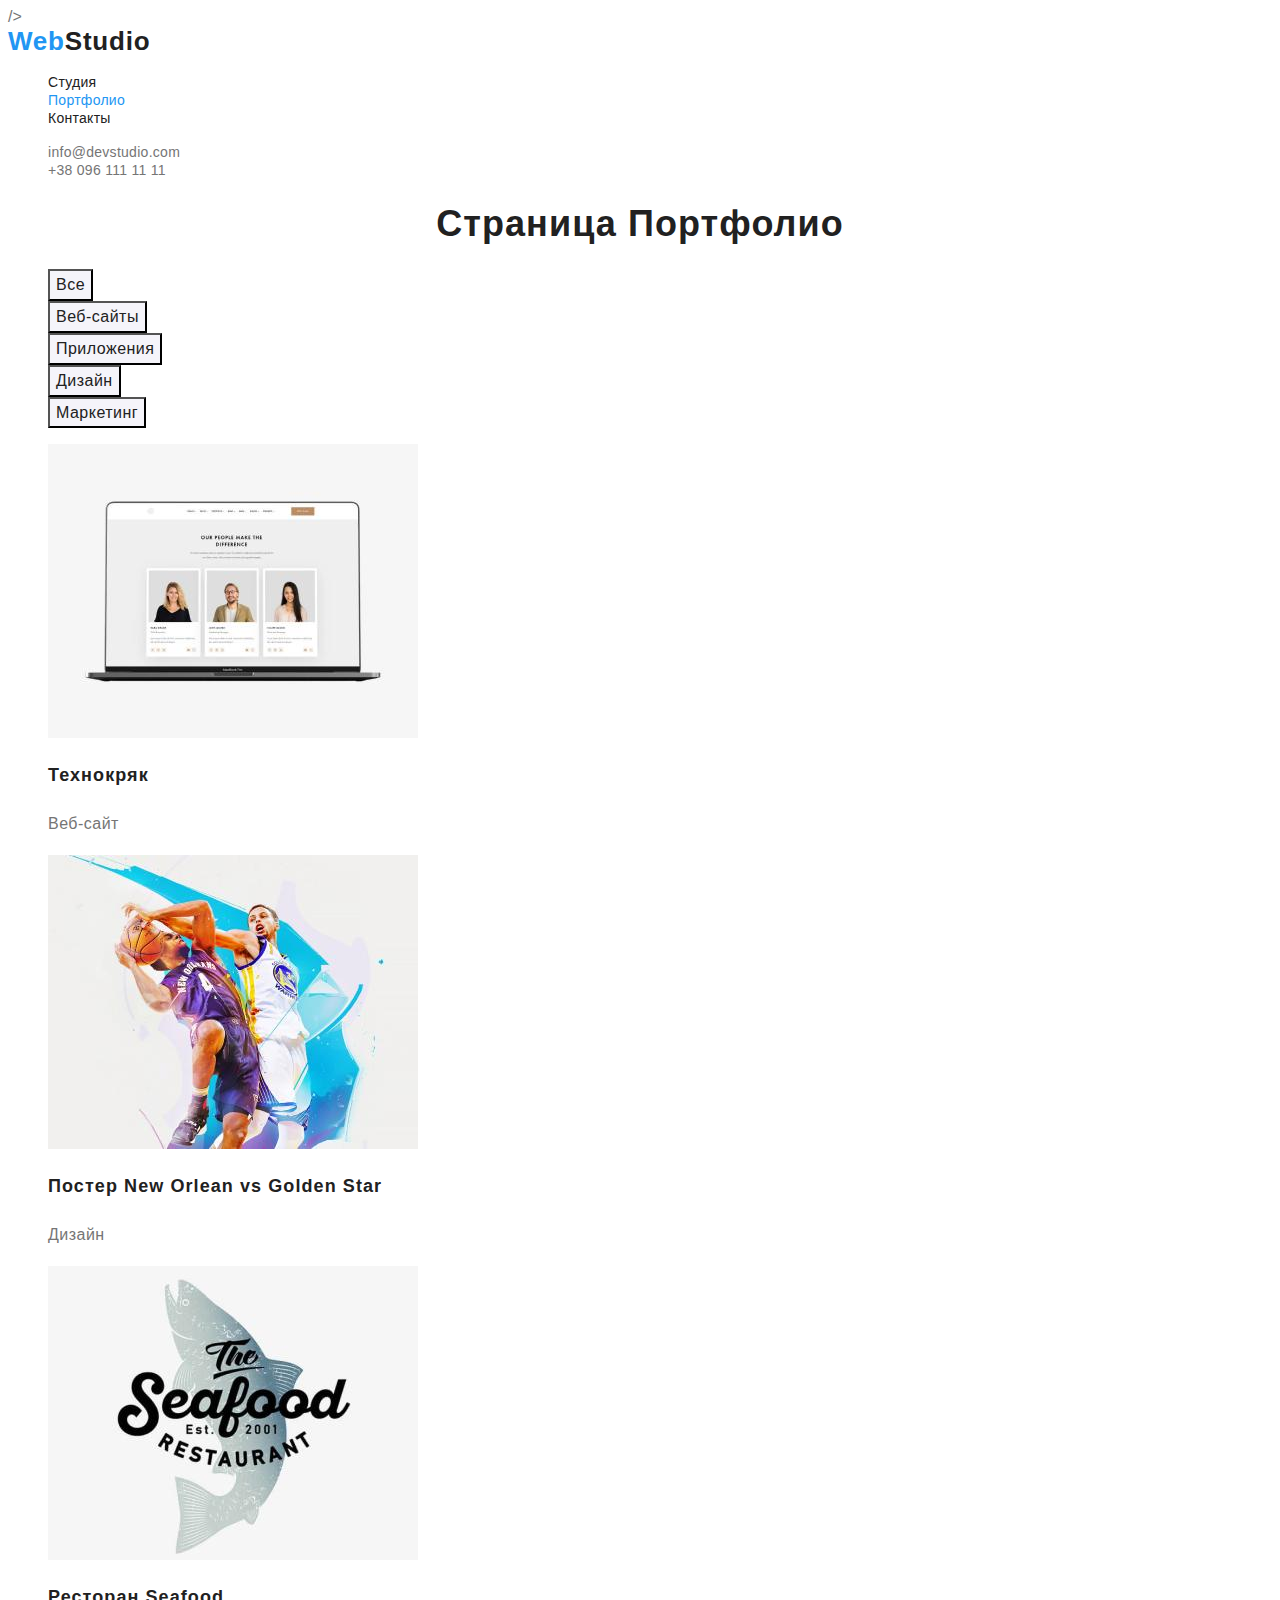
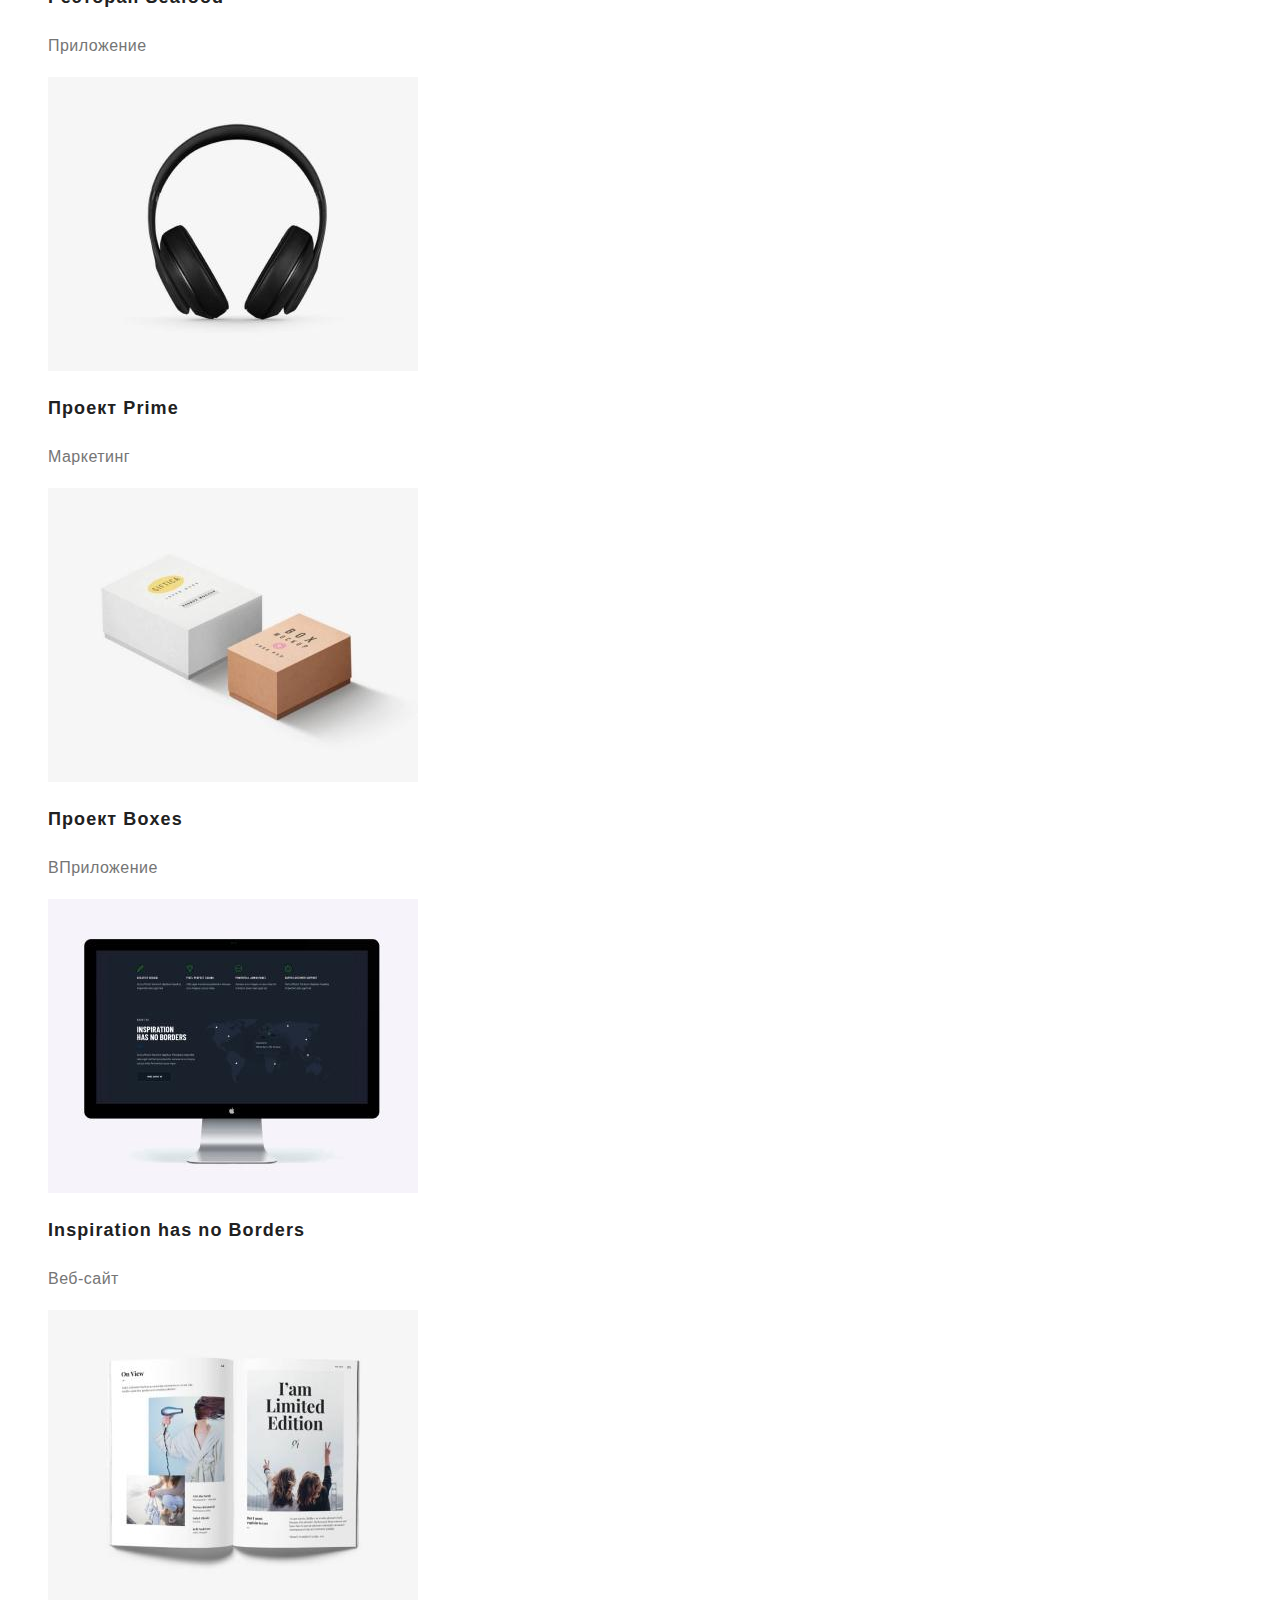
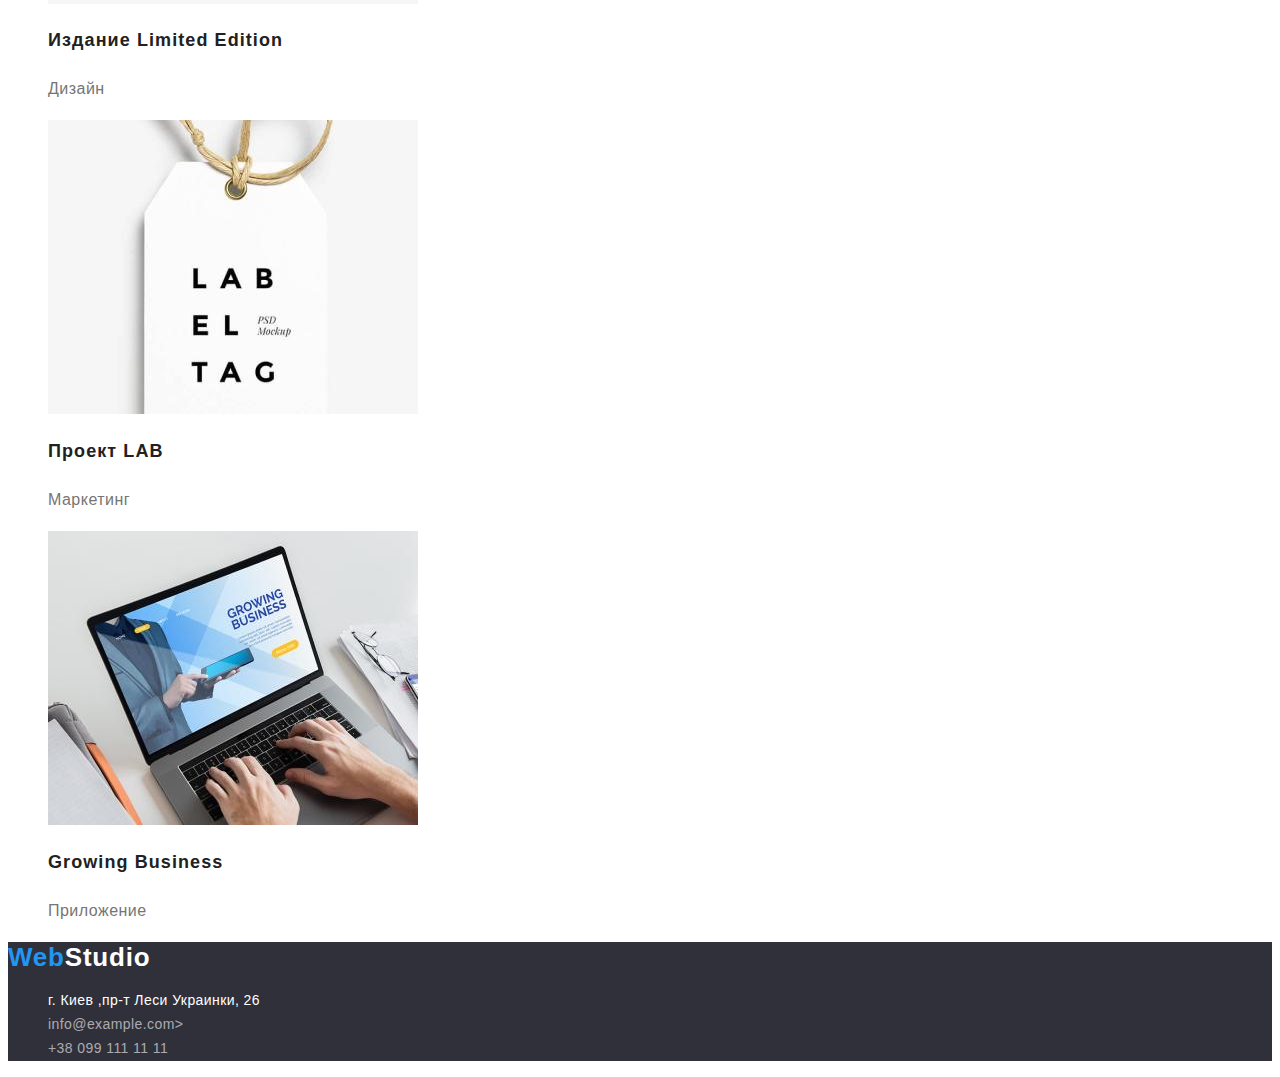
==== portfolio.html @ 4009bc28 "normalize" ====
<!DOCTYPE html>
<html lang="ru">
  <head>
    <meta charset="UTF-8" />
    <meta http-equiv="X-UA-Compatible" content="IE=edge" />
    <meta name="viewport" content="width=device-width, initial-scale=1.0" />
    <title>Document</title>
    <link rel="preconnect" href="https://fonts.googleapis.com" />
    <link rel="preconnect" href="https://fonts.gstatic.com" crossorigin />
    <link
      href="https://fonts.googleapis.com/css2?family=Raleway:wght@700&family=Roboto:wght@400;500;700;900&display=swap"
      rel="stylesheet"
      <link rel="stylesheet" href="https://cdnjs.cloudflare.com/ajax/libs/modern-normalize/1.1.0/modern-normalize.css" integrity="sha512-Y0MM+V6ymRKN2zStTqzQ227DWhhp4Mzdo6gnlRnuaNCbc+YN/ZH0sBCLTM4M0oSy9c9VKiCvd4Jk44aCLrNS5Q==" crossorigin="anonymous" referrerpolicy="no-referrer" />
    />
    <link rel="stylesheet" href="./css/styles.css" />
  </head>
  <body>
    <!--[Хедер]-->
    <header>
      <!--Главная навигация-->
      <nav class="main-nav">
        <a href="./index.html" class="logo"
          >Web<span class="logo-web">Studio</span>
        </a>
        <ul class="list">
          <li><a href="./index.html" class="nav-link">Студия</a></li>
          <li><a href="./portfolio.html" class="nav-link current">Портфолио</a></li>
          <li><a href="" class="nav-link">Контакты</a></li>
        </ul>
      </nav>
      <ul class="contacts list">
        <li>
          <a href="mailto:info@devstudio.com" class="contacts-link"
            >info@devstudio.com</a
          >
        </li>
        <li>
          <a href="tel:+380961111111" class="contacts-link"
            >+38 096 111 11 11</a
          >
        </li>
      </ul>
    </header>
    <!--Основной контент страницы Портфолио-->
    <main>
      <section class="section">
        <h1 class="section-title">Страница Портфолио</h2>
        <ul class="nav-portfolio list">
          <li><button type="button" class="buttons">Все</button></li>
          <li><button type="button" class="buttons">Веб-сайты</button></li>
          <li><button type="button" class="buttons">Приложения</button></li>
          <li><button type="button" class="buttons">Дизайн</button></li>
          <li><button type="button" class="buttons">Маркетинг</button></li>
        </ul>
        <ul class="portfolio list">
          <li>
            <img
              src="./images/img-tehno.jpg"
              alt="Веб-сайт технокряк"
              width="370"
              height="294"
            />
            <h2 class="title">Технокряк</h3>
            <p class="text">Веб-сайт</p>
          </li>
          <li>
            <img
              src="./images/img-poster.jpg"
              alt="Постер баскетбольного матча"
              width="370"
              height="294"
            />
            <h2 class="title">Постер New Orlean vs Golden Star</h3>
            <p class="text">Дизайн</p>
          </li>
          <li>
            <img
              src="./images/img-seafood.jpg"
              alt="Лого ресторана"
              width="370"
              height="294"
            />
            <h2 class="title">Ресторан Seafood</h3>
            <p class="text">Приложение</p>
          </li>
          <li>
            <img
              src="./images/img-prime.jpg"
              alt="Наушники"
              width="370"
              height="294"
            />
            <h2 class="title">Проект Prime</h3>
            <p class="text">Маркетинг</p>
          </li>
          <li>
            <img
              src="./images/img-boxes.jpg"
              alt="Коробки"
              width="370"
              height="294"
            />
            <h2 class="title">Проект Boxes</h3>
            <p class="text">ВПриложение</p>
          </li>
          <li>
            <img
              src="./images/img-inspire.jpg"
              alt="Веб-сайт Inspiration has no Borders"
              width="370"
              height="294"
            />
            <h2 class="title">Inspiration has no Borders</h3>
            <p class="text">Веб-сайт</p>
          </li>
          <li>
            <img
              src="./images/img-limited.jpg"
              alt="Лимитированое издание"
              width="370"
              height="294"
            />
            <h2 class="title">Издание Limited Edition</h3>
            <p class="text">Дизайн</p>
          </li>
          <li>
            <img
              src="./images/img-lab.jpg"
              alt="лого проекта LAB"
              width="370"
              height="294"
            />
            <h2 class="title">Проект LAB</h3>
            <p class="text">Маркетинг</p>
          </li>
          <li>
            <img
              src="./images/img-business.jpg"
              alt="Приложение Growing Business"
              width="370"
              height="294"
            />
            <h2 class="title">Growing Business</h3>
            <p class="text">Приложение</p>
          </li>
        </ul>
      </section>
    </main>
    <!--Футер -->
    <footer class="footer">
      <a href="./index.html" class="logo"
      >Web<span class="logo-web footer">Studio</span>
      </a>
      <address>
        <ul class="contacts list">
          <li>
            <a href="" class="contacts-link">г. Киев ,пр-т Леси Украинки, 26</a>
          </li>
          <li>
            <a href="mailto:info@example.com" class="contacts-link active">
              info@example.com></a
            >
          </li>
          <li>
            <a href="tel:+380991111111" class="contacts-link active"
              >+38 099 111 11 11</a
            >
          </li>
        </ul>
      </address>
    </footer>
  </body>
</html>
---- css/styles.css ----
:root{
    --primary-text-color:#757575;
    --title-text-color:#212121;
    --accent-color:#2196F3;
    --primary-white-color:#FFFFFF;
    --buttons-bgc-color:#F5F4FA;
}
body{
    color: var(--primary-text-color);
    background-color: var(--primary-white-color);
font-family: roboto, sans-serif;
}
.list{list-style: none;}
/* Стили заголовков секции */
.section .section-title{
    color: var(--title-text-color);
    font-family: Roboto, sans-serif;
font-weight: 700;
font-size: 36px;
line-height: 1.16;
text-align: center;
letter-spacing: 0.03em;
}
/* Стиль лого */
.logo{
color:var(--accent-color);
font-family:Raleway, sans-serif;
font-weight: 700;
font-size: 26px;
line-height: 1.19;
letter-spacing: 0.03em;
text-decoration: none;
}
.logo-web{
    color:var(--title-text-color);
}
.logo-web.footer{color: var(--primary-white-color);}
/* Стиль хедер */
.main-nav .nav-link{
    color: var(--title-text-color);
    font-family: Roboto, sans-serif;
    font-weight: 500;
    font-size: 14px;
    line-height: 1.14;
    letter-spacing: 0.02em;
    text-decoration: none;
    }
    .nav-link:hover,
    .nav-link:focus{ color:var(--accent-color);}
    .main-nav .nav-link.current{
        color:var(--accent-color)
    }
    .contacts .contacts-link{
        color: var(--primary-text-color);
        font-family: Roboto, sans-serif;
        font-weight: 500;
        font-size: 14px;
        line-height: 1.14;
        letter-spacing: 0.02em;
        text-decoration: none;
    }
.contacts-link:hover,
.contacts-link:focus{
    color:var(--accent-color)
}
/* Стиль героя */
    .hero-button{
    color: var(--primary-white-color);
    background-color:var(--accent-color);
    font-family: inherit;
font-weight: 700;
font-size: 16px;
line-height: 1.87;
letter-spacing: 0.06em;
cursor: pointer;
}
.hero-button:hover,
.hero-button:focus{
    background-color:var(--primary-white-color);
    color: var(--title-text-color);
}
.hero-title{
    color: var(--title-text-color);
    font-family: Roboto, sans-serif;
font-weight: 900;
font-size: 44px;
line-height: 1.36;
text-align: center;
letter-spacing: 0.06em;
text-transform: uppercase;
}
/* Стиль скуции Особености */
.features .title{
    color:var(--title-text-color);
    font-family: Roboto, sans-serif;
font-weight: 700;
font-size: 14px;
line-height: 1.14;
letter-spacing: 0.03em;
text-transform: uppercase;
}
.features .text{
font-size: 14px;
line-height: 1.71;
letter-spacing: 0.03em;
}
/* Стиль секции Наша команда */
.section .team{background-color: #F5F4FA;;}
.team .title{
    color: var(--title-text-color);
    font-family: Roboto, sans-serif;
font-weight: 500;
font-size: 16px;
line-height: 1.18;
letter-spacing: 0.03em;
}
.team .text{
    font-size: 16px;
    line-height: 1.18;
    letter-spacing: 0.03em;
    
}
/* Стили кнопок портфолио */
.nav-portfolio .buttons{
    color:var(--title-text-color);
    background-color:var(--buttons-bgc-color);
    font-family: inherit;
font-weight: 500;
font-size: 16px;
line-height: 1.62;
letter-spacing: 0.03em;
cursor: pointer;
}
.nav-portfolio .buttons:hover,
.nav-portfolio .buttons:focus{
    color:var(--primary-white-color);
    background-color:var(--accent-color);}
/* Стили Портфолио */
.portfolio .title{
    color: var(--title-text-color);
font-family: Roboto, sans-serif;
font-weight: 700;
font-size: 18px;
line-height: 2;
letter-spacing: 0.06em;
}
.portfolio .text{
    font-size: 16px;
    line-height: 1.87;
    letter-spacing: 0.03em;
}

.footer{background-color: #2F303A;}
.footer .contacts-link{color: var(--primary-white-color);
    font-family: Roboto, sans-serif;
    font-weight: 400;
    font-style: normal;
    font-size: 14px;
    line-height: 1.71;
    letter-spacing: 0.03em;}
    .contacts-link.active{color:rgba(255, 255, 255, 0.6);
    }
    
    .footer .contacts-link:hover,
    .footer .contacts-link:focus{color:var(--accent-color);
    }
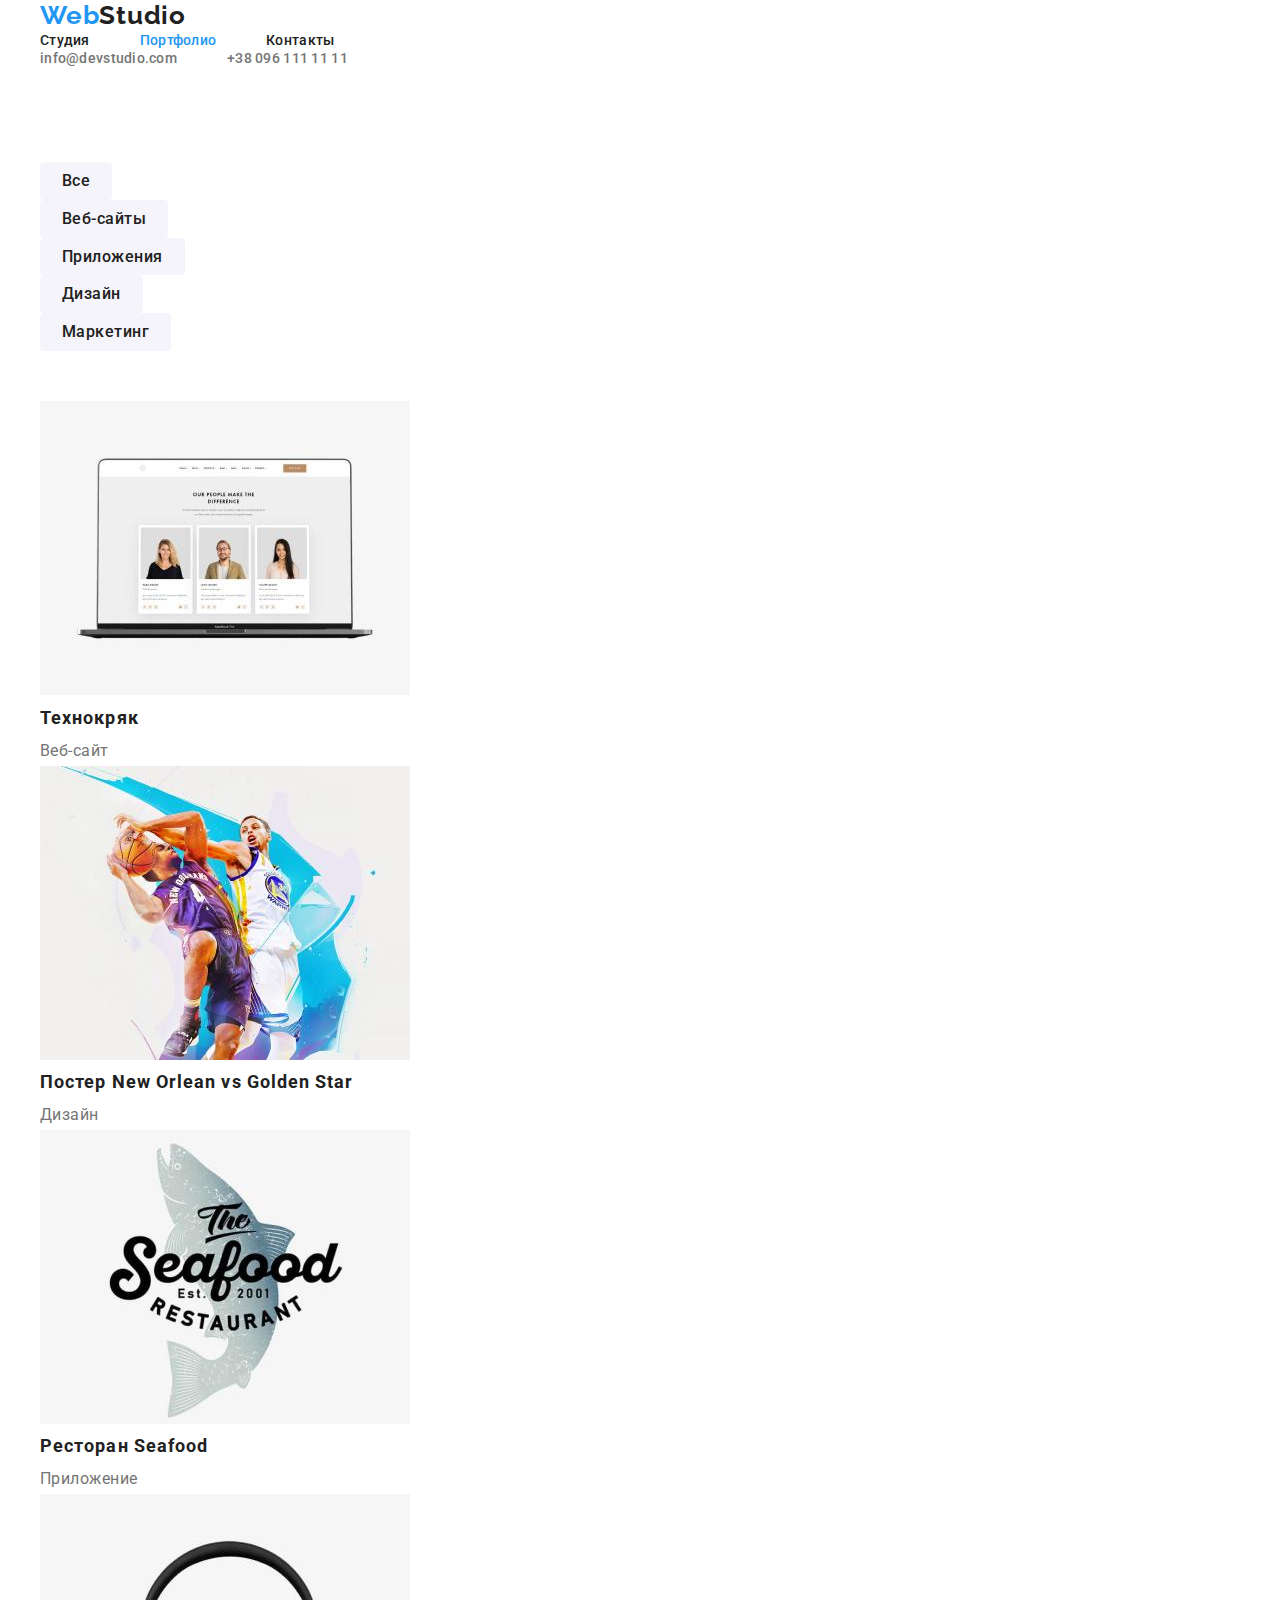
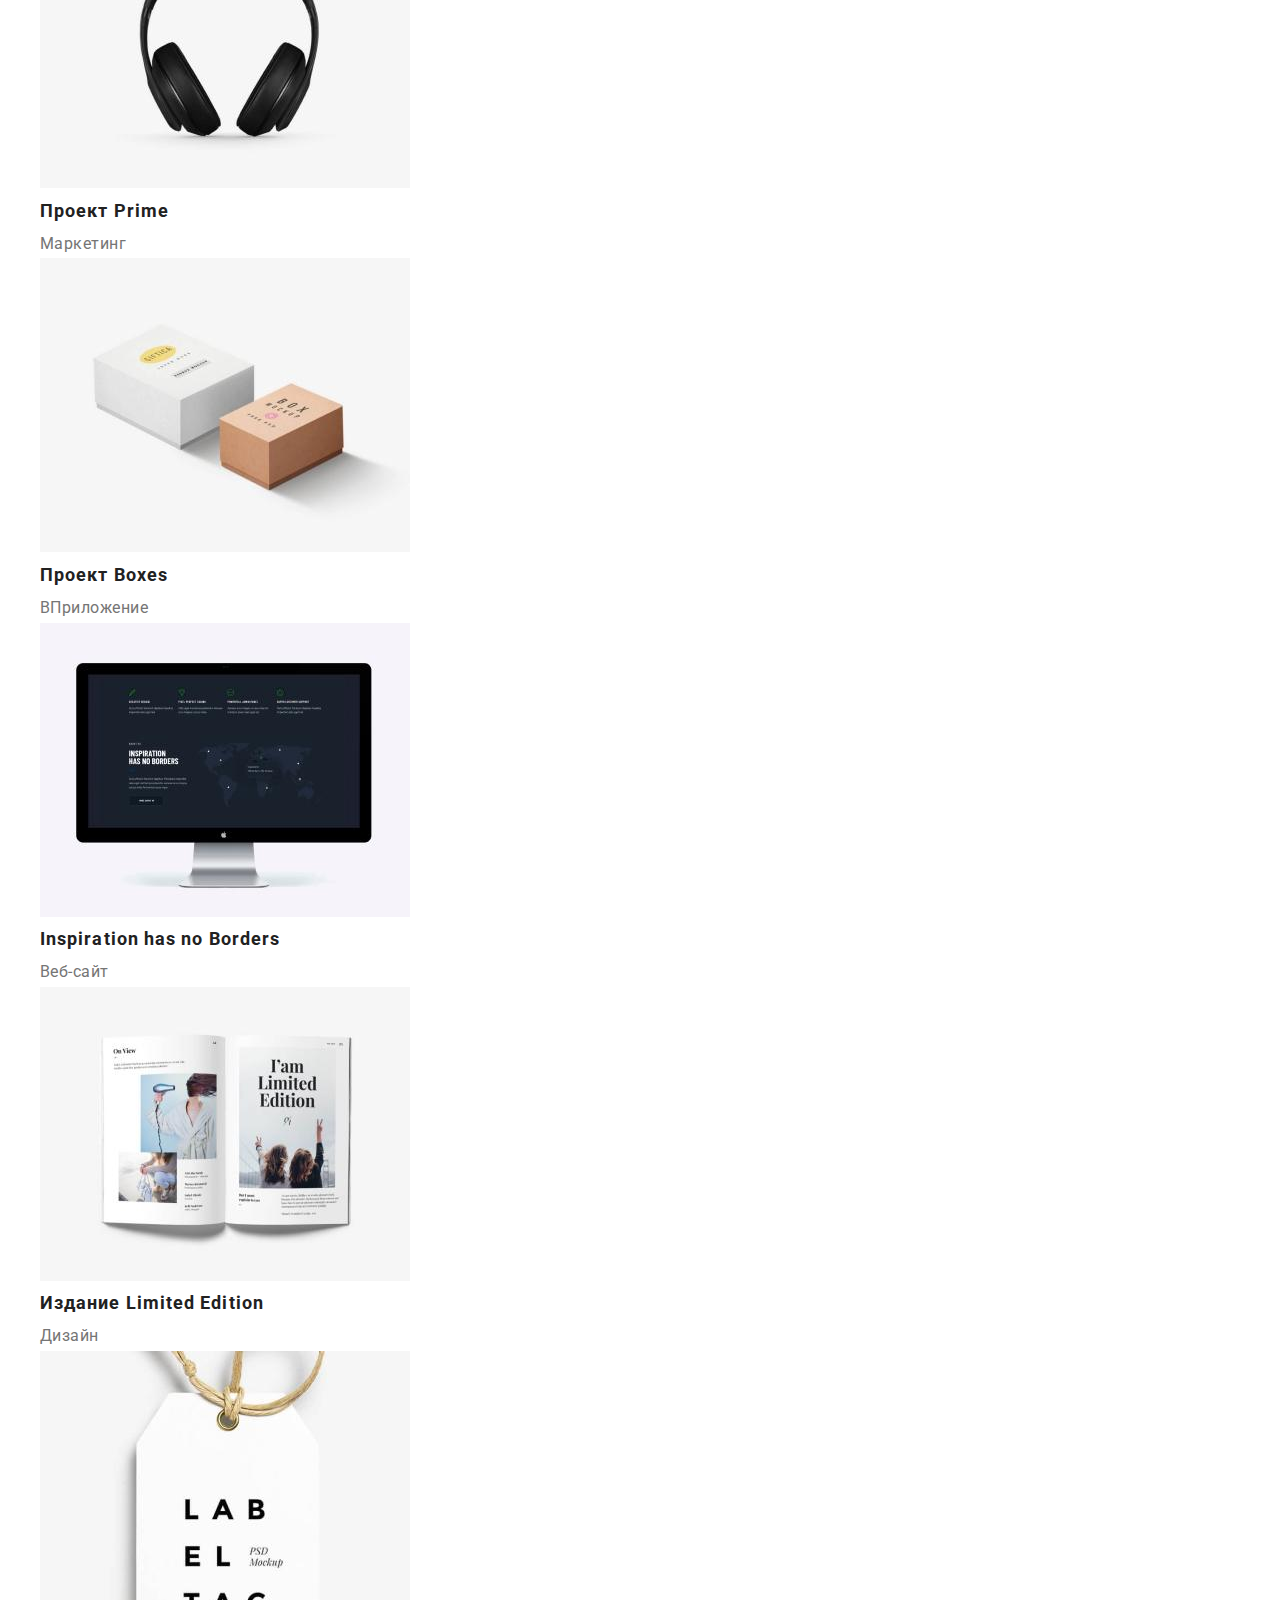
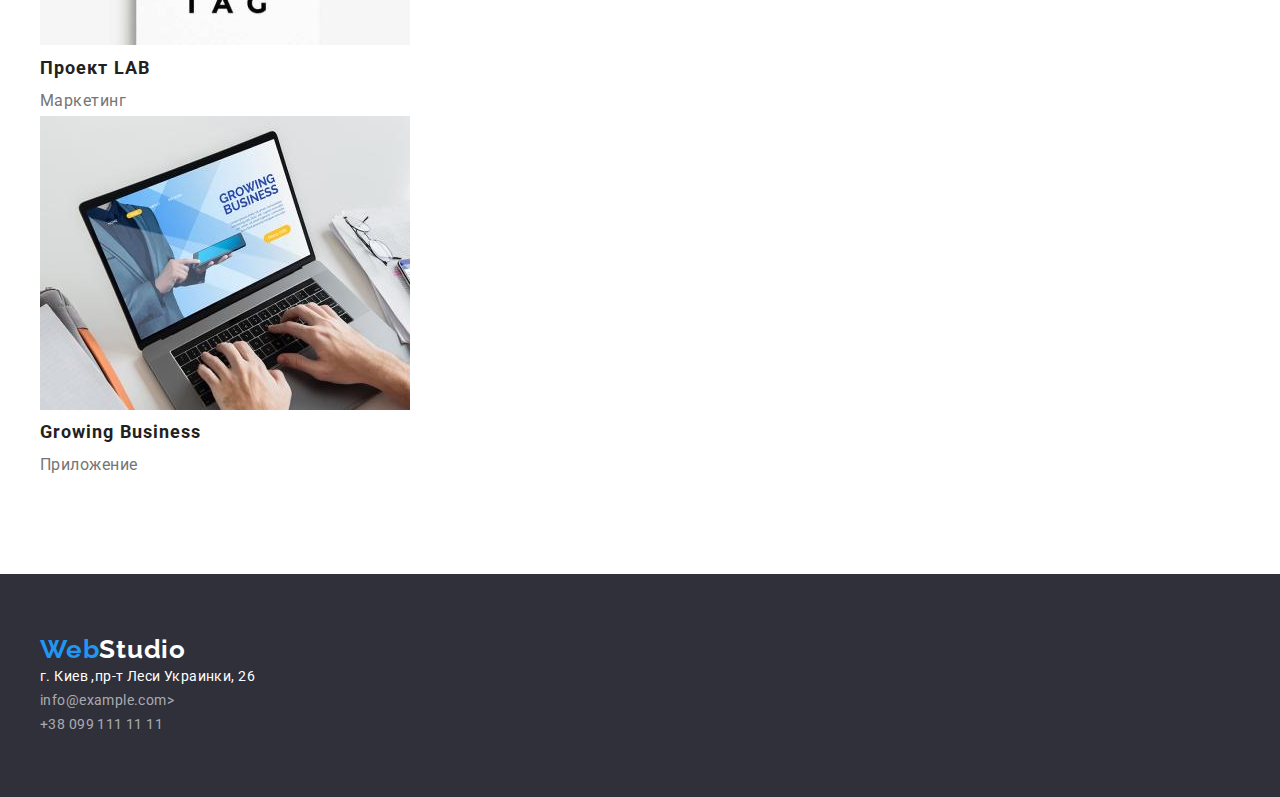
==== commit 3b61e278: "флекс" ====
--- a/portfolio.html
+++ b/portfolio.html
@@ -10,41 +10,44 @@
     <link
       href="https://fonts.googleapis.com/css2?family=Raleway:wght@700&family=Roboto:wght@400;500;700;900&display=swap"
       rel="stylesheet"
-      <link rel="stylesheet" href="https://cdnjs.cloudflare.com/ajax/libs/modern-normalize/1.1.0/modern-normalize.css" integrity="sha512-Y0MM+V6ymRKN2zStTqzQ227DWhhp4Mzdo6gnlRnuaNCbc+YN/ZH0sBCLTM4M0oSy9c9VKiCvd4Jk44aCLrNS5Q==" crossorigin="anonymous" referrerpolicy="no-referrer" />
     />
+    <link rel="stylesheet" href="https://cdnjs.cloudflare.com/ajax/libs/modern-normalize/1.1.0/modern-normalize.css" integrity="sha512-Y0MM+V6ymRKN2zStTqzQ227DWhhp4Mzdo6gnlRnuaNCbc+YN/ZH0sBCLTM4M0oSy9c9VKiCvd4Jk44aCLrNS5Q==" crossorigin="anonymous" referrerpolicy="no-referrer" />
     <link rel="stylesheet" href="./css/styles.css" />
   </head>
   <body>
     <!--[Хедер]-->
     <header>
+      <div class="container">
       <!--Главная навигация-->
       <nav class="main-nav">
         <a href="./index.html" class="logo"
           >Web<span class="logo-web">Studio</span>
         </a>
-        <ul class="list">
-          <li><a href="./index.html" class="nav-link">Студия</a></li>
-          <li><a href="./portfolio.html" class="nav-link current">Портфолио</a></li>
-          <li><a href="" class="nav-link">Контакты</a></li>
+        <ul class=" nav-list list">
+          <li class="item"><a href="./index.html" class="nav-link ">Студия</a></li>
+          <li class="item"><a href="./portfolio.html" class="nav-link current">Портфолио</a></li>
+          <li class="item"><a href="" class="nav-link">Контакты</a></li>
         </ul>
       </nav>
-      <ul class="contacts list">
-        <li>
+      <ul class="contacts heder list">
+        <li class="item">
           <a href="mailto:info@devstudio.com" class="contacts-link"
             >info@devstudio.com</a
           >
         </li>
-        <li>
+        <li class="item">
           <a href="tel:+380961111111" class="contacts-link"
             >+38 096 111 11 11</a
           >
         </li>
       </ul>
+    </div>
     </header>
     <!--Основной контент страницы Портфолио-->
     <main>
-      <section class="section">
-        <h1 class="section-title">Страница Портфолио</h2>
+      <section class="section portfolio">
+        <div class="container">
+        <h1 class="section-title visually-hidden">Страница Портфолио</h2>
         <ul class="nav-portfolio list">
           <li><button type="button" class="buttons">Все</button></li>
           <li><button type="button" class="buttons">Веб-сайты</button></li>
@@ -144,10 +147,12 @@
             <p class="text">Приложение</p>
           </li>
         </ul>
+      </div>
       </section>
     </main>
     <!--Футер -->
     <footer class="footer">
+      <div class="container">
       <a href="./index.html" class="logo"
       >Web<span class="logo-web footer">Studio</span>
       </a>
@@ -168,6 +173,7 @@
           </li>
         </ul>
       </address>
+      </div>
     </footer>
   </body>
 </html>
--- a/css/styles.css
+++ b/css/styles.css
@@ -1,166 +1,258 @@
-:root{
-    --primary-text-color:#757575;
-    --title-text-color:#212121;
-    --accent-color:#2196F3;
-    --primary-white-color:#FFFFFF;
-    --buttons-bgc-color:#F5F4FA;
-}
-body{
-    color: var(--primary-text-color);
-    background-color: var(--primary-white-color);
-font-family: roboto, sans-serif;
-}
-.list{list-style: none;}
+:root {
+  --primary-text-color: #757575;
+  --title-text-color: #212121;
+  --accent-color: #2196f3;
+  --primary-white-color: #ffffff;
+  --buttons-bgc-color: #f5f4fa;
+}
+body {
+  color: var(--primary-text-color);
+  background-color: var(--primary-white-color);
+  font-family: roboto, sans-serif;
+}
+p,
+h1,
+h2,
+h3,
+h4,
+h5,
+h6 {
+  margin: 0;
+  padding: 0;
+}
+ul {
+  margin: 0;
+  padding: 0;
+}
+.container {
+  width: 1230px;
+  /* border: solid violet; */
+  padding-left: 15px;
+  padding-right: 15px;
+  margin-left: auto;
+  margin-right: auto;
+}
+.visually-hidden {
+  position: absolute;
+  width: 1px;
+  height: 1px;
+  margin: -1px;
+  border: 0;
+  padding: 0;
+
+  white-space: nowrap;
+  clip-path: inset(100%);
+  clip: rect(0 0 0 0);
+  overflow: hidden;
+}
+.list {
+  list-style: none;
+}
 /* Стили заголовков секции */
-.section .section-title{
-    color: var(--title-text-color);
-    font-family: Roboto, sans-serif;
-font-weight: 700;
-font-size: 36px;
-line-height: 1.16;
-text-align: center;
-letter-spacing: 0.03em;
+.section .section-title {
+  color: var(--title-text-color);
+  font-family: Roboto, sans-serif;
+  font-weight: 700;
+  font-size: 36px;
+  line-height: 1.16;
+  text-align: center;
+  letter-spacing: 0.03em;
+  padding-bottom: 50px;
 }
 /* Стиль лого */
-.logo{
-color:var(--accent-color);
-font-family:Raleway, sans-serif;
-font-weight: 700;
-font-size: 26px;
-line-height: 1.19;
-letter-spacing: 0.03em;
-text-decoration: none;
-}
-.logo-web{
-    color:var(--title-text-color);
-}
-.logo-web.footer{color: var(--primary-white-color);}
+.logo {
+  color: var(--accent-color);
+  font-family: Raleway, sans-serif;
+  font-weight: 700;
+  font-size: 26px;
+  line-height: 1.19;
+  letter-spacing: 0.03em;
+  text-decoration: none;
+}
+.logo-web {
+  color: var(--title-text-color);
+}
+.logo-web.footer {
+  color: var(--primary-white-color);
+}
+.section {
+  padding-bottom: 94px;
+}
 /* Стиль хедер */
-.main-nav .nav-link{
-    color: var(--title-text-color);
-    font-family: Roboto, sans-serif;
-    font-weight: 500;
-    font-size: 14px;
-    line-height: 1.14;
-    letter-spacing: 0.02em;
-    text-decoration: none;
-    }
-    .nav-link:hover,
-    .nav-link:focus{ color:var(--accent-color);}
-    .main-nav .nav-link.current{
-        color:var(--accent-color)
-    }
-    .contacts .contacts-link{
-        color: var(--primary-text-color);
-        font-family: Roboto, sans-serif;
-        font-weight: 500;
-        font-size: 14px;
-        line-height: 1.14;
-        letter-spacing: 0.02em;
-        text-decoration: none;
-    }
+.main-nav .nav-link {
+  color: var(--title-text-color);
+  font-family: Roboto, sans-serif;
+  font-weight: 500;
+  font-size: 14px;
+  line-height: 1.14;
+  letter-spacing: 0.02em;
+  text-decoration: none;
+}
+.container-header{display: flex;}
+.nav-list {
+  display: flex;
+}
+.nav-list .item:not(:last-child) {
+  margin-right: 50px;
+}
+.nav-link:hover,
+.nav-link:focus {
+  color: var(--accent-color);
+}
+.main-nav .nav-link.current {
+  color: var(--accent-color);
+}
+.contacts.heder {
+  display: flex;
+}
+.contacts .item:not(:last-child) {
+  margin-right: 50px;
+}
+.contacts .contacts-link {
+  color: var(--primary-text-color);
+  font-family: Roboto, sans-serif;
+  font-weight: 500;
+  font-size: 14px;
+  line-height: 1.14;
+  letter-spacing: 0.02em;
+  text-decoration: none;
+}
 .contacts-link:hover,
-.contacts-link:focus{
-    color:var(--accent-color)
+.contacts-link:focus {
+  color: var(--accent-color);
 }
 /* Стиль героя */
-    .hero-button{
-    color: var(--primary-white-color);
-    background-color:var(--accent-color);
-    font-family: inherit;
-font-weight: 700;
-font-size: 16px;
-line-height: 1.87;
-letter-spacing: 0.06em;
-cursor: pointer;
+.section .hero {
+  padding-top: 200;
+  padding-bottom: 200;
+}
+.hero-button {
+  color: var(--primary-white-color);
+  background-color: var(--accent-color);
+  font-family: inherit;
+  font-weight: 700;
+  font-size: 16px;
+  line-height: 1.87;
+  letter-spacing: 0.06em;
+  cursor: pointer;
+  border: 1px;
+  border-radius: 4px;
+  padding: 10px 32px;
 }
 .hero-button:hover,
-.hero-button:focus{
-    background-color:var(--primary-white-color);
-    color: var(--title-text-color);
-}
-.hero-title{
-    color: var(--title-text-color);
-    font-family: Roboto, sans-serif;
-font-weight: 900;
-font-size: 44px;
-line-height: 1.36;
-text-align: center;
-letter-spacing: 0.06em;
-text-transform: uppercase;
+.hero-button:focus {
+  background-color: var(--primary-white-color);
+  color: var(--title-text-color);
+}
+.hero-title {
+  color: var(--title-text-color);
+  font-family: Roboto, sans-serif;
+  font-weight: 900;
+  font-size: 44px;
+  line-height: 1.36;
+  text-align: center;
+  letter-spacing: 0.06em;
+  text-transform: uppercase;
+  margin-bottom: 30px;
 }
 /* Стиль скуции Особености */
-.features .title{
-    color:var(--title-text-color);
-    font-family: Roboto, sans-serif;
-font-weight: 700;
-font-size: 14px;
-line-height: 1.14;
-letter-spacing: 0.03em;
-text-transform: uppercase;
-}
-.features .text{
-font-size: 14px;
-line-height: 1.71;
-letter-spacing: 0.03em;
+
+.features .title {
+  color: var(--title-text-color);
+  font-family: Roboto, sans-serif;
+  font-weight: 700;
+  font-size: 14px;
+  line-height: 1.14;
+  letter-spacing: 0.03em;
+  text-transform: uppercase;
+  padding-bottom: 10px;
+}
+.features .text {
+  font-size: 14px;
+  line-height: 1.71;
+  letter-spacing: 0.03em;
 }
 /* Стиль секции Наша команда */
-.section .team{background-color: #F5F4FA;;}
-.team .title{
-    color: var(--title-text-color);
-    font-family: Roboto, sans-serif;
-font-weight: 500;
-font-size: 16px;
-line-height: 1.18;
-letter-spacing: 0.03em;
-}
-.team .text{
-    font-size: 16px;
-    line-height: 1.18;
-    letter-spacing: 0.03em;
-    
+.section.team {
+  background-color: #f5f4fa;
+}
+.team .team-img {
+  margin-bottom: 30px;
+}
+.team .title {
+  color: var(--title-text-color);
+  font-family: Roboto, sans-serif;
+  font-weight: 500;
+  font-size: 16px;
+  line-height: 1.18;
+  letter-spacing: 0.03em;
+  margin-bottom: 10px;
+}
+.team .text {
+  font-size: 16px;
+  line-height: 1.18;
+  letter-spacing: 0.03em;
 }
 /* Стили кнопок портфолио */
-.nav-portfolio .buttons{
-    color:var(--title-text-color);
-    background-color:var(--buttons-bgc-color);
-    font-family: inherit;
-font-weight: 500;
-font-size: 16px;
-line-height: 1.62;
-letter-spacing: 0.03em;
-cursor: pointer;
+.nav-portfolio .buttons {
+  color: var(--title-text-color);
+  background-color: var(--buttons-bgc-color);
+  font-family: inherit;
+  font-weight: 500;
+  font-size: 16px;
+  line-height: 1.62;
+  letter-spacing: 0.03em;
+  cursor: pointer;
+  border: 1px;
+  border-radius: 4px;
+  padding: 6px 22px;
+}
+.nav-portfolio {
+  margin-bottom: 50px;
 }
 .nav-portfolio .buttons:hover,
-.nav-portfolio .buttons:focus{
-    color:var(--primary-white-color);
-    background-color:var(--accent-color);}
+.nav-portfolio .buttons:focus {
+  color: var(--primary-white-color);
+  background-color: var(--accent-color);
+}
 /* Стили Портфолио */
-.portfolio .title{
-    color: var(--title-text-color);
-font-family: Roboto, sans-serif;
-font-weight: 700;
-font-size: 18px;
-line-height: 2;
-letter-spacing: 0.06em;
-}
-.portfolio .text{
-    font-size: 16px;
-    line-height: 1.87;
-    letter-spacing: 0.03em;
-}
-
-.footer{background-color: #2F303A;}
-.footer .contacts-link{color: var(--primary-white-color);
-    font-family: Roboto, sans-serif;
-    font-weight: 400;
-    font-style: normal;
-    font-size: 14px;
-    line-height: 1.71;
-    letter-spacing: 0.03em;}
-    .contacts-link.active{color:rgba(255, 255, 255, 0.6);
-    }
-    
-    .footer .contacts-link:hover,
-    .footer .contacts-link:focus{color:var(--accent-color);
-    }
+.portfolio .title {
+  color: var(--title-text-color);
+  font-family: Roboto, sans-serif;
+  font-weight: 700;
+  font-size: 18px;
+  line-height: 2;
+  letter-spacing: 0.06em;
+}
+.portfolio .text {
+  font-size: 16px;
+  line-height: 1.87;
+  letter-spacing: 0.03em;
+}
+
+.section.portfolio {
+  padding-top: 94px;
+}
+
+.footer {
+  background-color: #2f303a;
+  padding-bottom: 60px;
+  padding-top: 60px;
+}
+.footer .contacts-link {
+  color: var(--primary-white-color);
+  font-family: Roboto, sans-serif;
+  font-weight: 400;
+  font-style: normal;
+  font-size: 14px;
+  line-height: 1.71;
+  letter-spacing: 0.03em;
+}
+.contacts-link.active {
+  color: rgba(255, 255, 255, 0.6);
+}
+
+.footer .contacts-link:hover,
+.footer .contacts-link:focus {
+  color: var(--accent-color);
+}
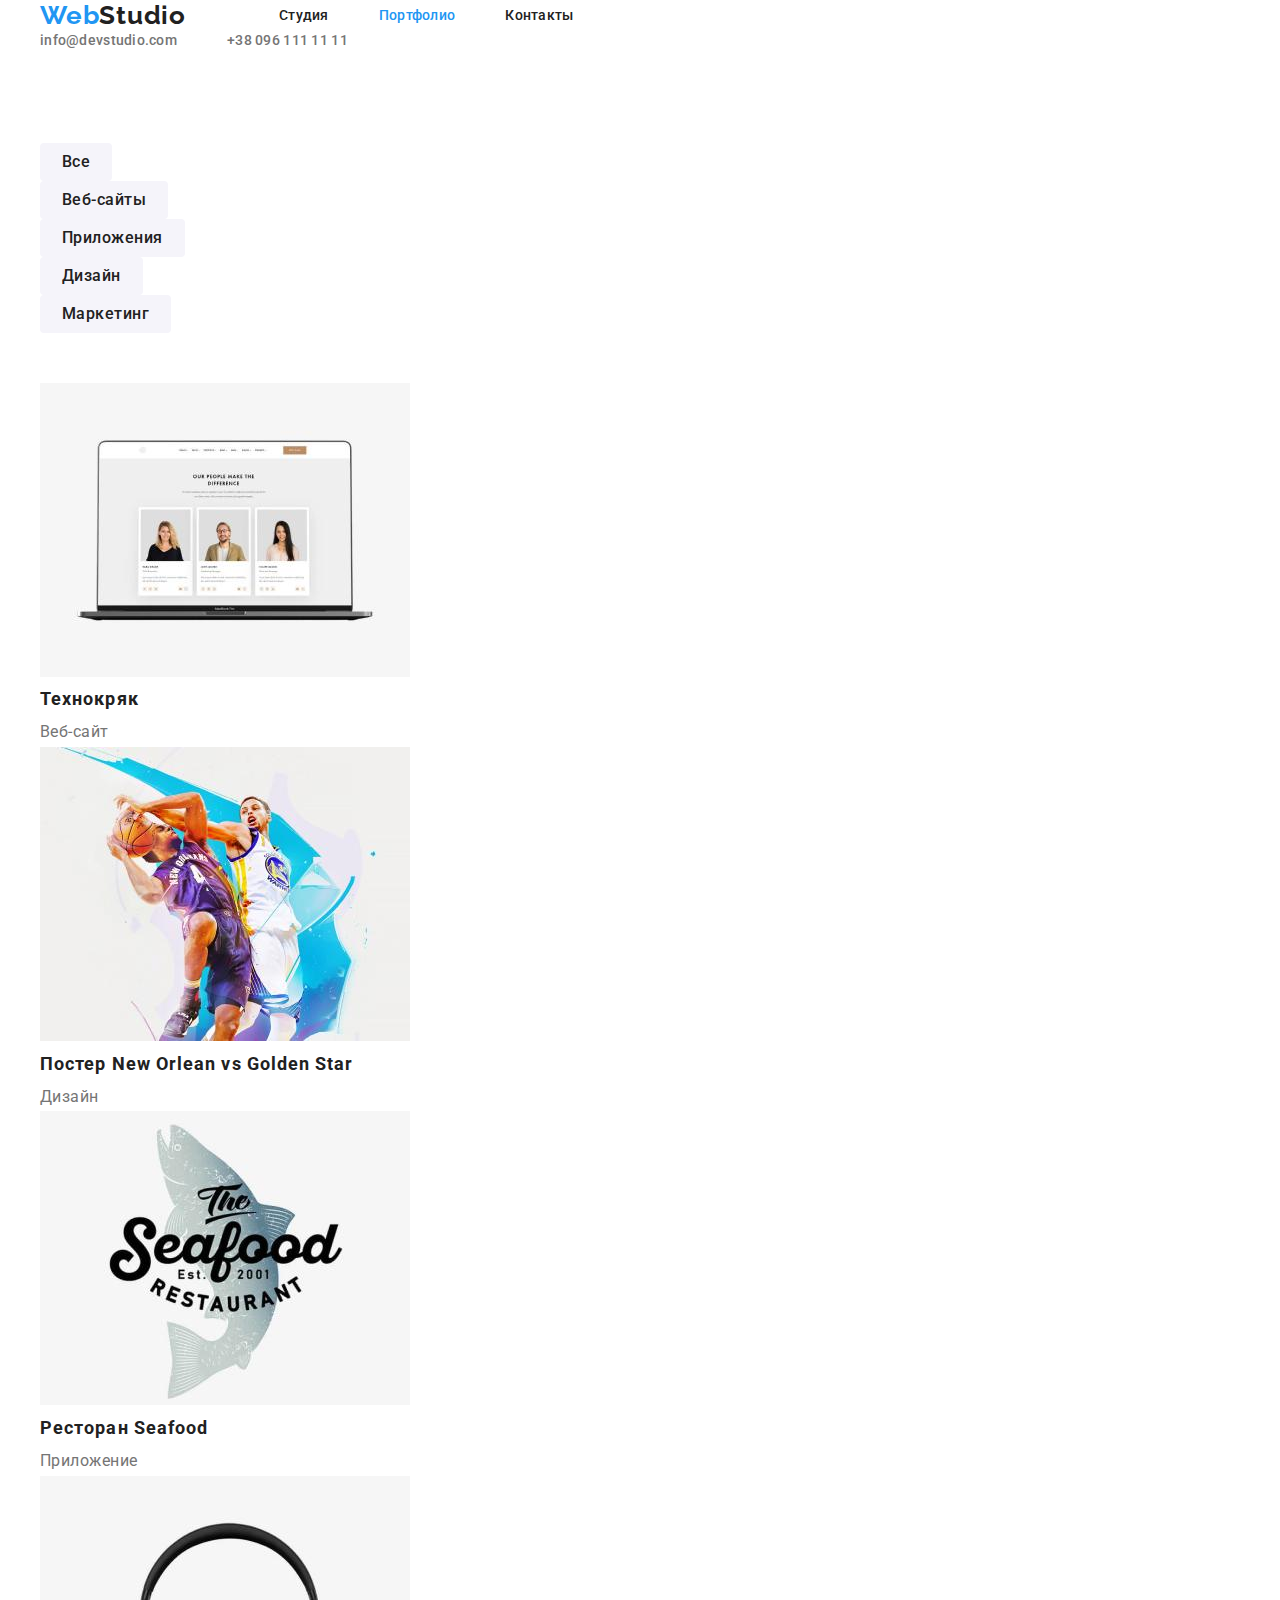
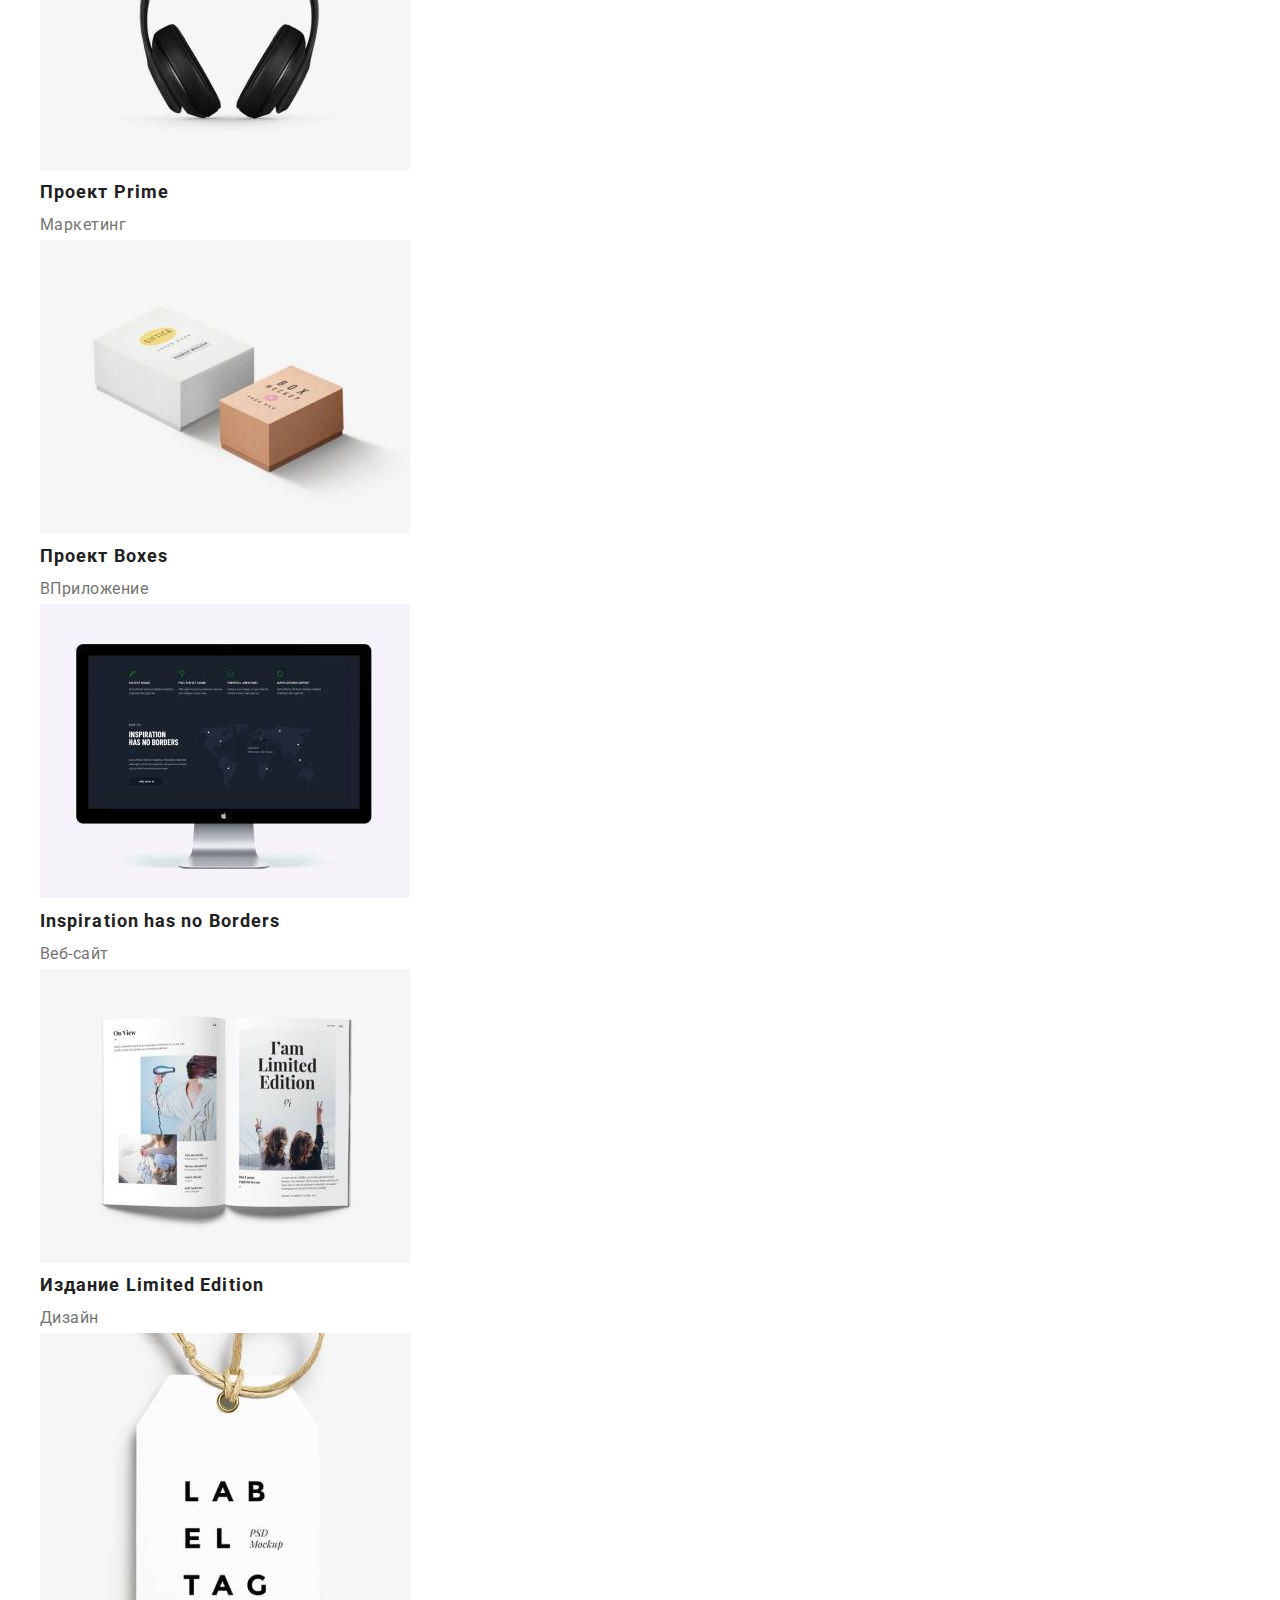
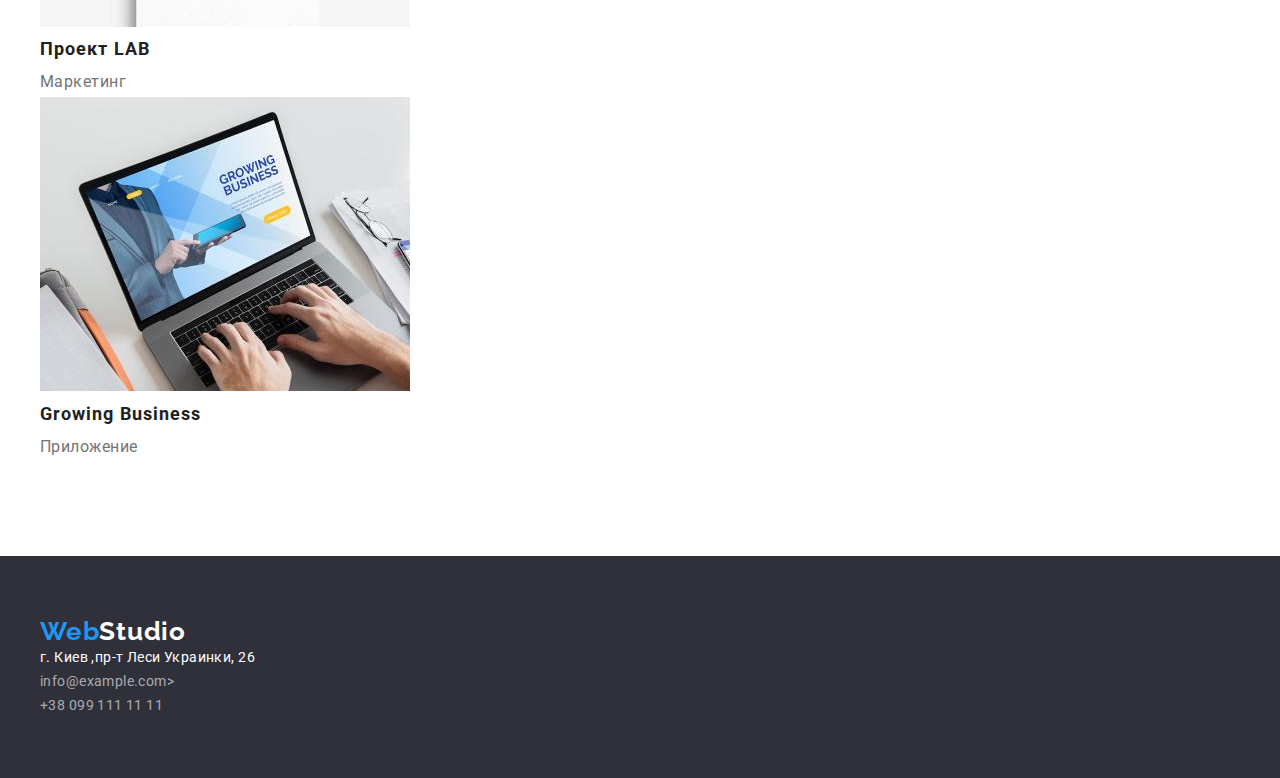
==== commit 8557abc5: "heder" ====
--- a/portfolio.html
+++ b/portfolio.html
@@ -4,7 +4,7 @@
     <meta charset="UTF-8" />
     <meta http-equiv="X-UA-Compatible" content="IE=edge" />
     <meta name="viewport" content="width=device-width, initial-scale=1.0" />
-    <title>Document</title>
+    <title>WebStudio</title>
     <link rel="preconnect" href="https://fonts.googleapis.com" />
     <link rel="preconnect" href="https://fonts.gstatic.com" crossorigin />
     <link
--- a/css/styles.css
+++ b/css/styles.css
@@ -88,13 +88,25 @@
   letter-spacing: 0.02em;
   text-decoration: none;
 }
-.container-header{display: flex;}
+.main-nav {
+  display: flex;
+  align-items: center;
+}
+.container-header {
+  display: flex;
+}
 .nav-list {
   display: flex;
 }
 .nav-list .item:not(:last-child) {
   margin-right: 50px;
 }
+.nav-list .item:first-child {
+  margin-left: 93px;
+}
+.nav-list .item:last-child {
+  margin-right: 331px;
+}
 .nav-link:hover,
 .nav-link:focus {
   color: var(--accent-color);
@@ -104,6 +116,7 @@
 }
 .contacts.heder {
   display: flex;
+  align-items: center;
 }
 .contacts .item:not(:last-child) {
   margin-right: 50px;
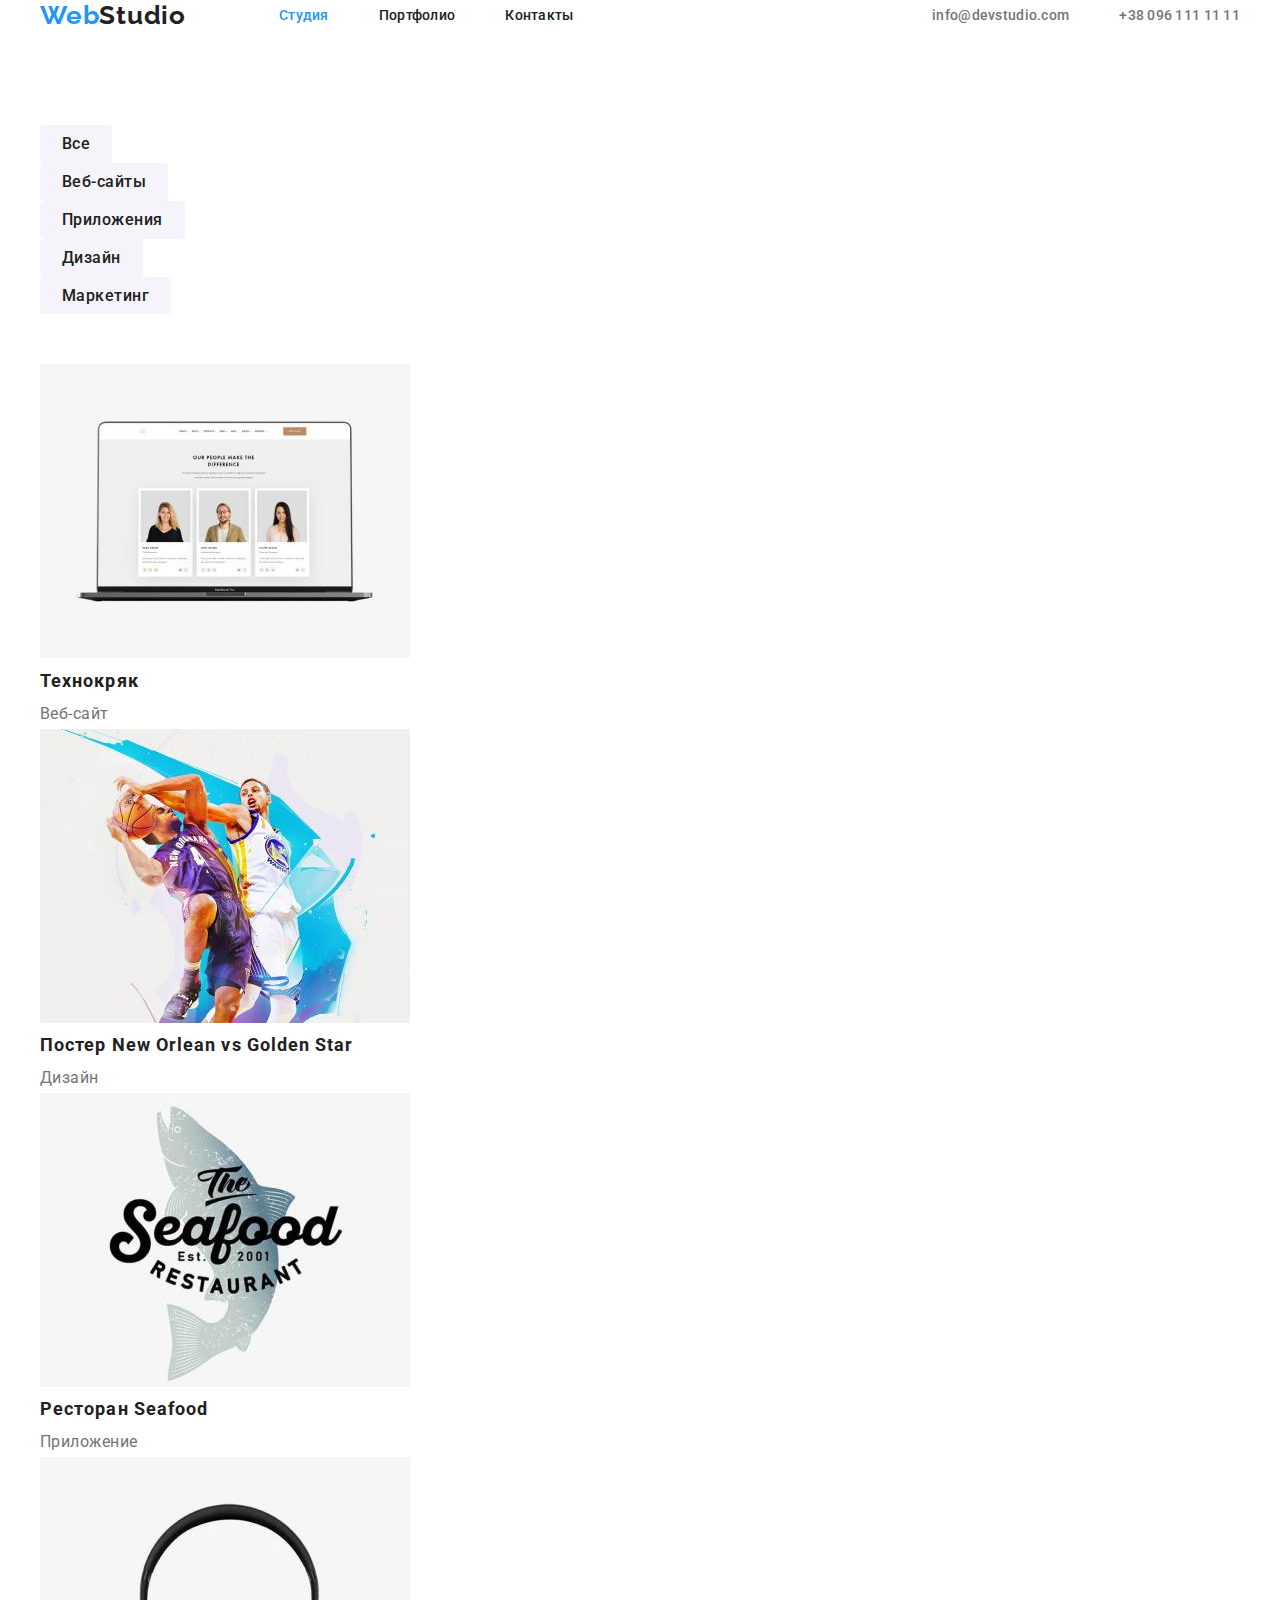
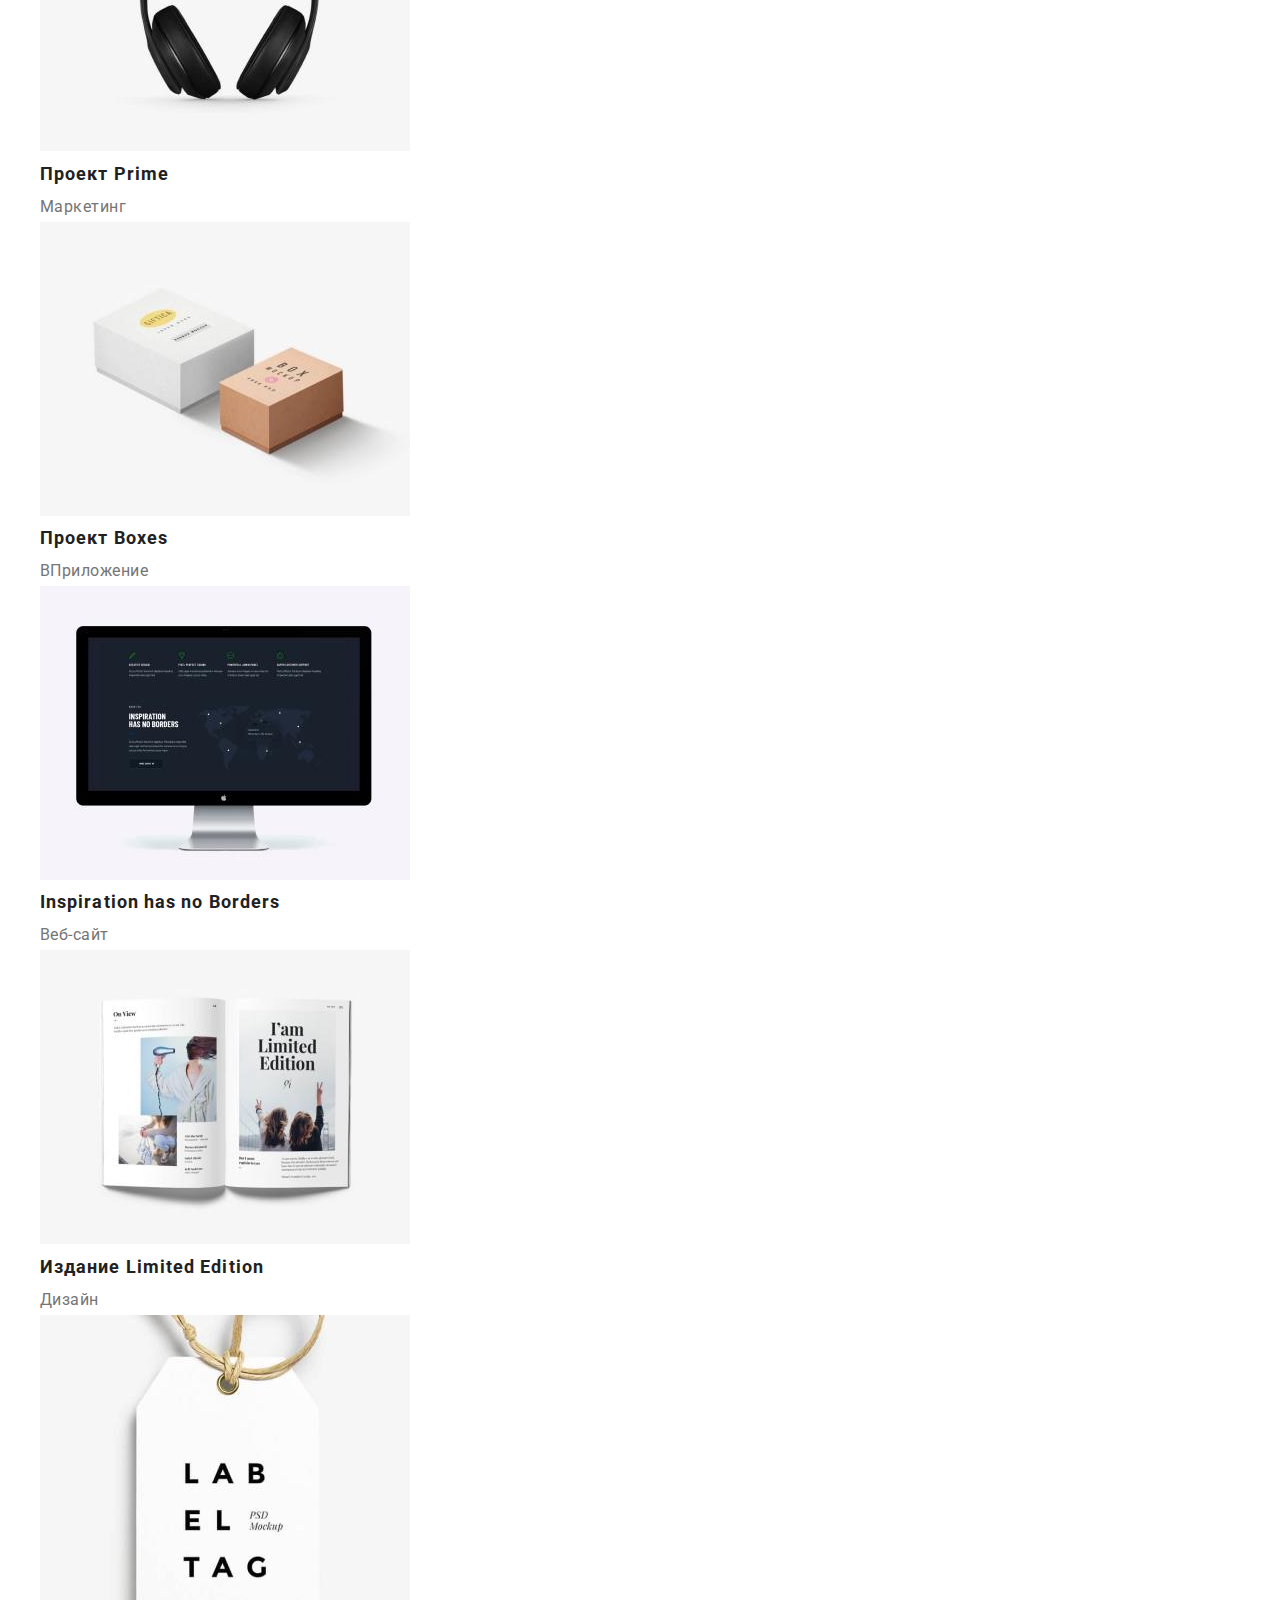
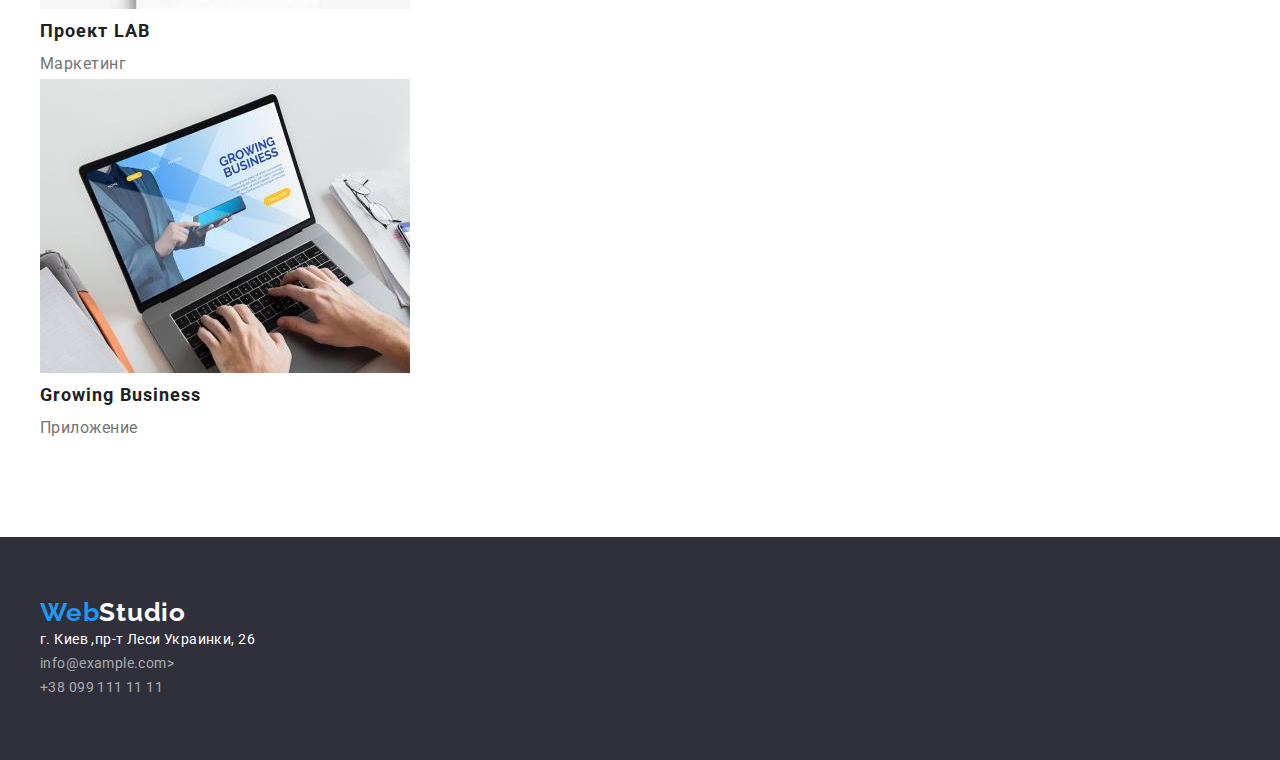
==== commit 4c626f91: "хедер конец" ====
--- a/portfolio.html
+++ b/portfolio.html
@@ -17,15 +17,15 @@
   <body>
     <!--[Хедер]-->
     <header>
-      <div class="container">
+      <div class="container container-header">
       <!--Главная навигация-->
       <nav class="main-nav">
         <a href="./index.html" class="logo"
           >Web<span class="logo-web">Studio</span>
         </a>
         <ul class=" nav-list list">
-          <li class="item"><a href="./index.html" class="nav-link ">Студия</a></li>
-          <li class="item"><a href="./portfolio.html" class="nav-link current">Портфолио</a></li>
+          <li class="item"><a href="./index.html" class="nav-link current">Студия</a></li>
+          <li class="item"><a href="./portfolio.html" class="nav-link">Портфолио</a></li>
           <li class="item"><a href="" class="nav-link">Контакты</a></li>
         </ul>
       </nav>
@@ -42,7 +42,6 @@
         </li>
       </ul>
     </div>
-    </header>
     <!--Основной контент страницы Портфолио-->
     <main>
       <section class="section portfolio">
--- a/css/styles.css
+++ b/css/styles.css
@@ -91,21 +91,20 @@
 .main-nav {
   display: flex;
   align-items: center;
+
 }
 .container-header {
   display: flex;
 }
 .nav-list {
   display: flex;
+  margin-left: 93px;
 }
 .nav-list .item:not(:last-child) {
   margin-right: 50px;
 }
-.nav-list .item:first-child {
-  margin-left: 93px;
-}
-.nav-list .item:last-child {
-  margin-right: 331px;
+/* .nav-list .item:last-child {
+  margin-right: 331px; */
 }
 .nav-link:hover,
 .nav-link:focus {
@@ -117,6 +116,7 @@
 .contacts.heder {
   display: flex;
   align-items: center;
+  margin-left: auto;
 }
 .contacts .item:not(:last-child) {
   margin-right: 50px;
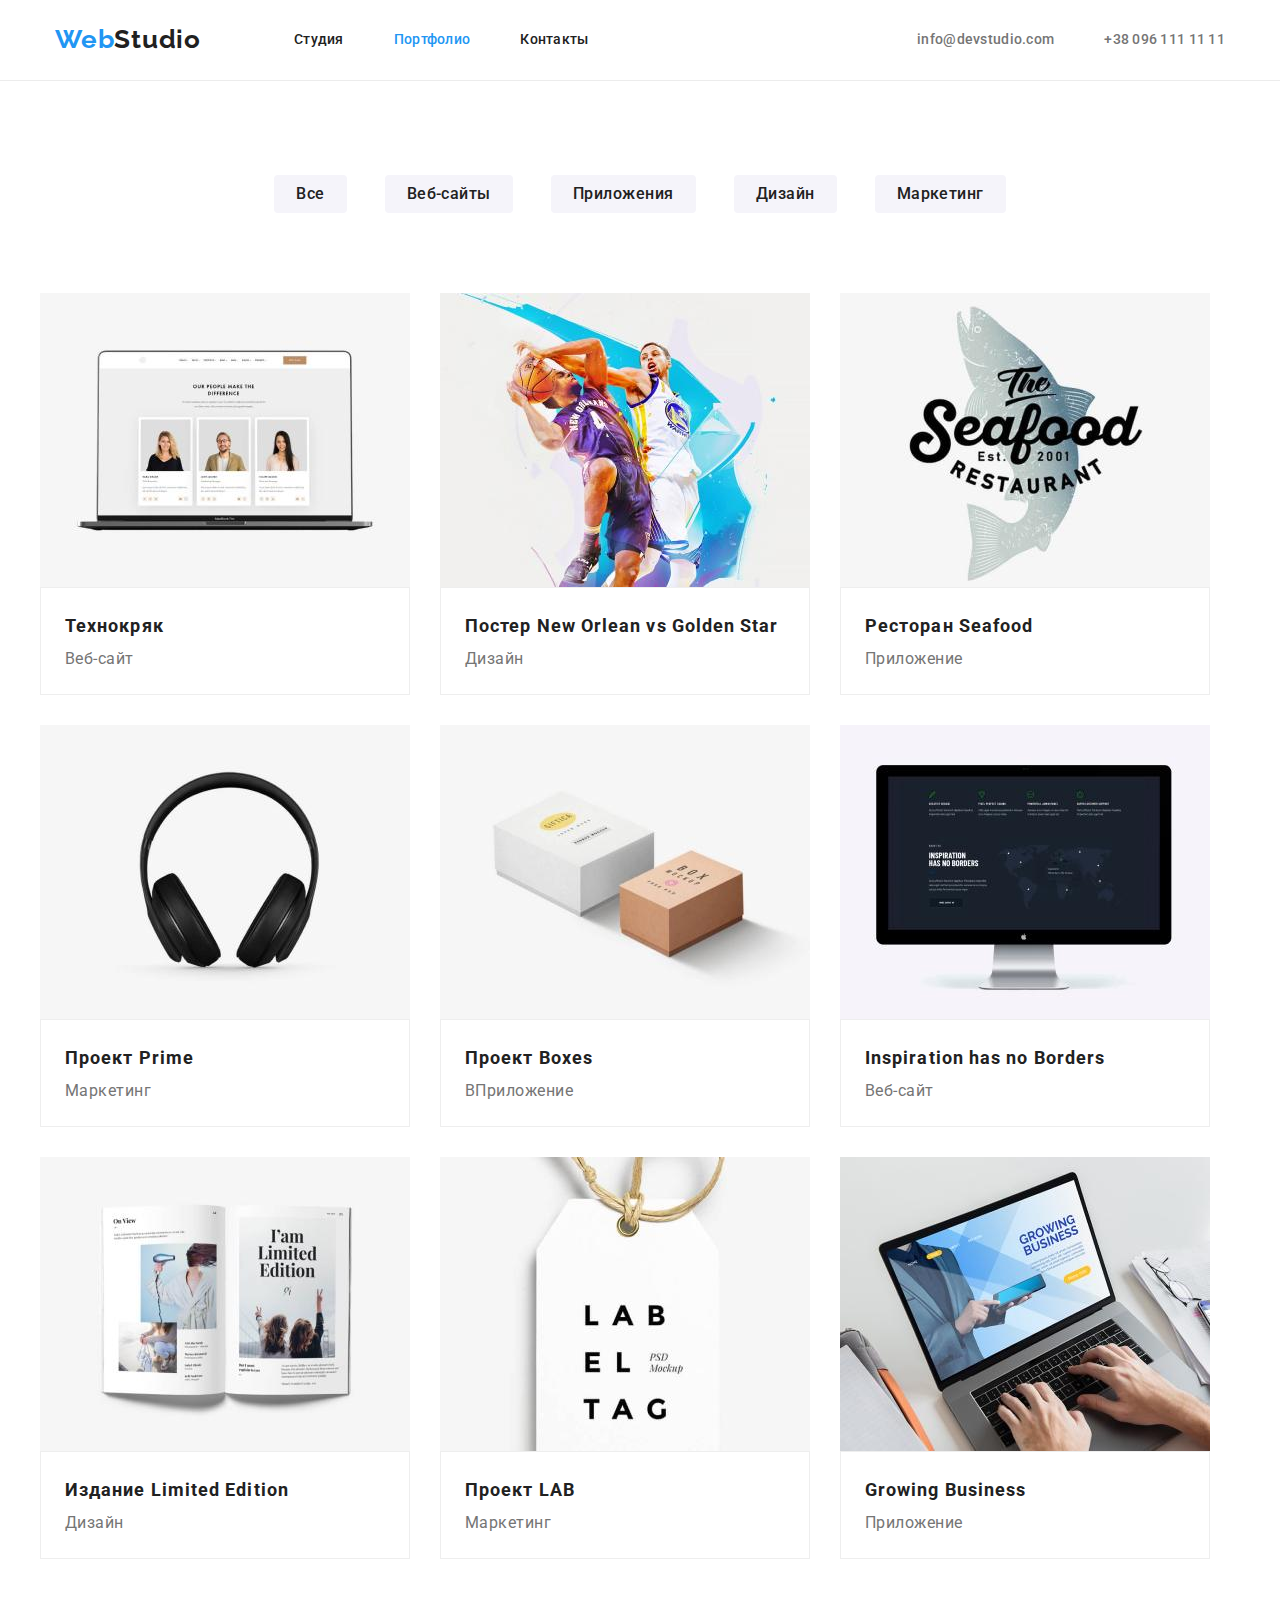
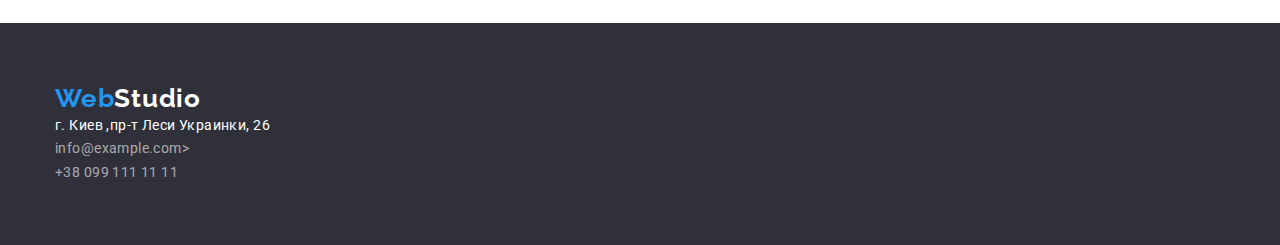
==== commit 896c6ccf: "флекс боксы" ====
--- a/portfolio.html
+++ b/portfolio.html
@@ -16,7 +16,7 @@
   </head>
   <body>
     <!--[Хедер]-->
-    <header>
+    <header class="main-header">
       <div class="container container-header">
       <!--Главная навигация-->
       <nav class="main-nav">
@@ -24,8 +24,8 @@
           >Web<span class="logo-web">Studio</span>
         </a>
         <ul class=" nav-list list">
-          <li class="item"><a href="./index.html" class="nav-link current">Студия</a></li>
-          <li class="item"><a href="./portfolio.html" class="nav-link">Портфолио</a></li>
+          <li class="item"><a href="./index.html" class="nav-link ">Студия</a></li>
+          <li class="item"><a href="./portfolio.html" class="nav-link current">Портфолио</a></li>
           <li class="item"><a href="" class="nav-link">Контакты</a></li>
         </ul>
       </nav>
@@ -42,108 +42,109 @@
         </li>
       </ul>
     </div>
+    </header>
     <!--Основной контент страницы Портфолио-->
     <main>
       <section class="section portfolio">
         <div class="container">
         <h1 class="section-title visually-hidden">Страница Портфолио</h2>
         <ul class="nav-portfolio list">
-          <li><button type="button" class="buttons">Все</button></li>
-          <li><button type="button" class="buttons">Веб-сайты</button></li>
-          <li><button type="button" class="buttons">Приложения</button></li>
-          <li><button type="button" class="buttons">Дизайн</button></li>
-          <li><button type="button" class="buttons">Маркетинг</button></li>
+          <li class="item"><button type="button" class="buttons">Все</button></li>
+          <li class="item"><button type="button" class="buttons">Веб-сайты</button></li>
+          <li class="item"><button type="button" class="buttons">Приложения</button></li>
+          <li class="item"><button type="button" class="buttons">Дизайн</button></li>
+          <li class="item"><button type="button" class="buttons">Маркетинг</button></li>
         </ul>
-        <ul class="portfolio list">
-          <li>
+        <ul class="portfolio  list">
+          <li class="item">
             <img
-              src="./images/img-tehno.jpg"
+            src="./images/img-tehno.jpg"
               alt="Веб-сайт технокряк"
               width="370"
               height="294"
-            />
+            /><div class="descript-portfolio">
             <h2 class="title">Технокряк</h3>
-            <p class="text">Веб-сайт</p>
+            <p class="text">Веб-сайт</p></div>
           </li>
-          <li>
+          <li class="item">
             <img
               src="./images/img-poster.jpg"
               alt="Постер баскетбольного матча"
               width="370"
               height="294"
-            />
+            /><div class="descript-portfolio">
             <h2 class="title">Постер New Orlean vs Golden Star</h3>
-            <p class="text">Дизайн</p>
+            <p class="text">Дизайн</p></div>
           </li>
-          <li>
+          <li class="item">
             <img
               src="./images/img-seafood.jpg"
               alt="Лого ресторана"
               width="370"
               height="294"
-            />
+            /><div class="descript-portfolio">
             <h2 class="title">Ресторан Seafood</h3>
-            <p class="text">Приложение</p>
+            <p class="text">Приложение</p></div>
           </li>
-          <li>
+          <li class="item">
             <img
               src="./images/img-prime.jpg"
               alt="Наушники"
               width="370"
               height="294"
-            />
+            /><div class="descript-portfolio">
             <h2 class="title">Проект Prime</h3>
-            <p class="text">Маркетинг</p>
+            <p class="text">Маркетинг</p></div>
           </li>
-          <li>
+          <li class="item">
             <img
               src="./images/img-boxes.jpg"
               alt="Коробки"
               width="370"
               height="294"
-            />
+            /><div class="descript-portfolio">
             <h2 class="title">Проект Boxes</h3>
-            <p class="text">ВПриложение</p>
+            <p class="text">ВПриложение</p></div>
           </li>
-          <li>
+          <li class="item">
             <img
               src="./images/img-inspire.jpg"
               alt="Веб-сайт Inspiration has no Borders"
               width="370"
               height="294"
-            />
+            /><div class="descript-portfolio">
             <h2 class="title">Inspiration has no Borders</h3>
-            <p class="text">Веб-сайт</p>
+            <p class="text">Веб-сайт</p></div>
           </li>
-          <li>
+          <li class="item">
             <img
               src="./images/img-limited.jpg"
               alt="Лимитированое издание"
               width="370"
               height="294"
-            />
+            /><div class="descript-portfolio">
             <h2 class="title">Издание Limited Edition</h3>
-            <p class="text">Дизайн</p>
+            <p class="text">Дизайн</p></div>
           </li>
-          <li>
+          <li class="item">
             <img
               src="./images/img-lab.jpg"
               alt="лого проекта LAB"
               width="370"
               height="294"
-            />
+            /><div class="descript-portfolio">
             <h2 class="title">Проект LAB</h3>
-            <p class="text">Маркетинг</p>
+            <p class="text">Маркетинг</p></div>
           </li>
-          <li>
+          <li class="item">
             <img
               src="./images/img-business.jpg"
               alt="Приложение Growing Business"
               width="370"
               height="294"
-            />
+            /><div class="descript-portfolio">
             <h2 class="title">Growing Business</h3>
-            <p class="text">Приложение</p>
+            <p class="text">Приложение</p></div>
           </li>
         </ul>
       </div>
--- a/css/styles.css
+++ b/css/styles.css
@@ -24,8 +24,12 @@
   margin: 0;
   padding: 0;
 }
+img {
+  display: block;
+  max-width: 100%;
+}
 .container {
-  width: 1230px;
+  width: 1200px;
   /* border: solid violet; */
   padding-left: 15px;
   padding-right: 15px;
@@ -77,8 +81,13 @@
 }
 .section {
   padding-bottom: 94px;
+  padding-top: 94px;
 }
 /* Стиль хедер */
+.main-header {
+  padding-top: 24px;
+  padding-bottom: 25px;
+}
 .main-nav .nav-link {
   color: var(--title-text-color);
   font-family: Roboto, sans-serif;
@@ -88,10 +97,12 @@
   letter-spacing: 0.02em;
   text-decoration: none;
 }
+.main-header {
+  border-bottom: 1px solid #ececec;
+}
 .main-nav {
   display: flex;
   align-items: center;
-
 }
 .container-header {
   display: flex;
@@ -102,9 +113,6 @@
 }
 .nav-list .item:not(:last-child) {
   margin-right: 50px;
-}
-/* .nav-list .item:last-child {
-  margin-right: 331px; */
 }
 .nav-link:hover,
 .nav-link:focus {
@@ -134,10 +142,16 @@
 .contacts-link:focus {
   color: var(--accent-color);
 }
-/* Стиль героя */
+/* Стиль героя*/
+section.hero {
+  background-color: #2f303a;
+}
 .section .hero {
   padding-top: 200;
   padding-bottom: 200;
+}
+.hero {
+  text-align: center;
 }
 .hero-button {
   color: var(--primary-white-color);
@@ -158,7 +172,7 @@
   color: var(--title-text-color);
 }
 .hero-title {
-  color: var(--title-text-color);
+  color: var(--primary-white-color);
   font-family: Roboto, sans-serif;
   font-weight: 900;
   font-size: 44px;
@@ -168,8 +182,13 @@
   text-transform: uppercase;
   margin-bottom: 30px;
 }
-/* Стиль скуции Особености */
-
+/* Стиль сtкуции Особености */
+.features.list {
+  display: flex;
+}
+.features .item:not(:last-child) {
+  margin-right: 30px;
+}
 .features .title {
   color: var(--title-text-color);
   font-family: Roboto, sans-serif;
@@ -184,14 +203,39 @@
   font-size: 14px;
   line-height: 1.71;
   letter-spacing: 0.03em;
+}
+/* Стиль секции Чем мы занимаемся */
+.doing {
+  display: flex;
+}
+.doing .item:not(:last-child) {
+  margin-right: 30px;
 }
 /* Стиль секции Наша команда */
 .section.team {
   background-color: #f5f4fa;
 }
-.team .team-img {
+.team {
+  display: flex;
+  margin-left: -30px;
+  margin-bottom: -30px;
+}
+.team-item {
+  flex-basis: calc(100% / 4 -30px);
+  margin-left: 30px;
   margin-bottom: 30px;
-}
+  border-radius: 0px 0px 4px 4px;
+  border: 1px;
+  background-color: var(--primary-white-color);
+  text-align: center;
+}
+.description {
+  padding-top: 30px;
+  padding-bottom: 30px;
+}
+/* .team .team-img {
+  margin-bottom: 30px;
+} */
 .team .title {
   color: var(--title-text-color);
   font-family: Roboto, sans-serif;
@@ -207,6 +251,9 @@
   letter-spacing: 0.03em;
 }
 /* Стили кнопок портфолио */
+.nav-portfolio {
+  display: flex;
+}
 .nav-portfolio .buttons {
   color: var(--title-text-color);
   background-color: var(--buttons-bgc-color);
@@ -221,6 +268,12 @@
   padding: 6px 22px;
 }
 .nav-portfolio {
+  justify-content: center;
+}
+.nav-portfolio .item:not(:last-child) {
+  margin-right: 8px;
+}
+.nav-portfolio {
   margin-bottom: 50px;
 }
 .nav-portfolio .buttons:hover,
@@ -229,6 +282,23 @@
   background-color: var(--accent-color);
 }
 /* Стили Портфолио */
+.portfolio {
+  display: flex;
+  flex-wrap: wrap;
+  margin-left: -30px;
+  margin-bottom: -30px;
+}
+.portfolio .item {
+  flex-basis: calc(100% / 9 -30px);
+  margin-left: 30px;
+  margin-bottom: 30px;
+}
+.descript-portfolio {
+  border: 1px solid #eeeeee;
+  padding-top: 20px;
+  padding-bottom: 20px;
+  padding-left: 24px;
+}
 .portfolio .title {
   color: var(--title-text-color);
   font-family: Roboto, sans-serif;
@@ -245,6 +315,7 @@
 
 .section.portfolio {
   padding-top: 94px;
+  padding-bottom: 94px;
 }
 
 .footer {
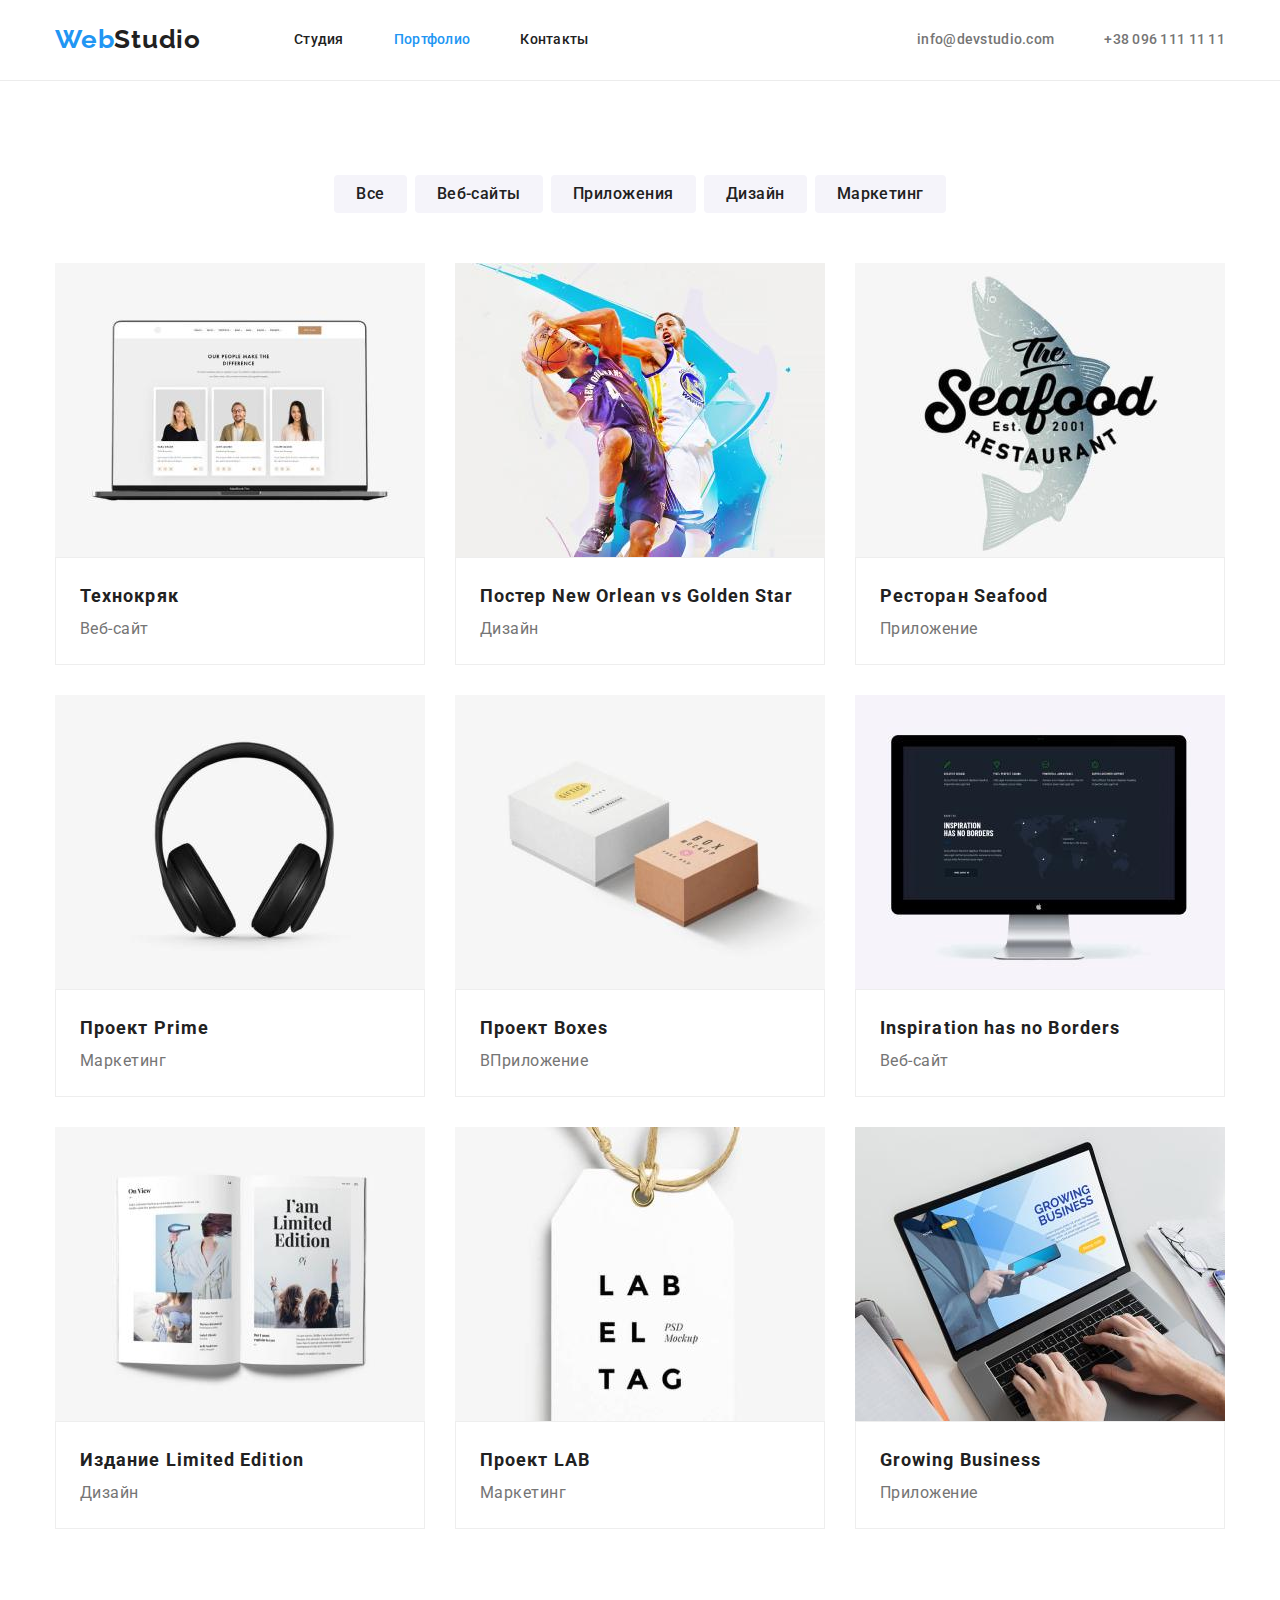
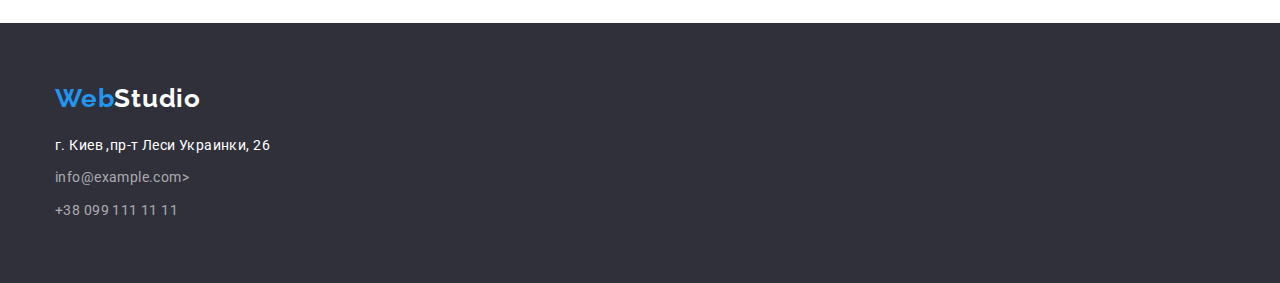
==== commit 26ee1281: "Исправляет дз 3" ====
--- a/portfolio.html
+++ b/portfolio.html
@@ -45,18 +45,18 @@
     </header>
     <!--Основной контент страницы Портфолио-->
     <main>
-      <section class="section portfolio">
+      <section class="section portfolio section-portfolio">
         <div class="container">
         <h1 class="section-title visually-hidden">Страница Портфолио</h2>
         <ul class="nav-portfolio list">
-          <li class="item"><button type="button" class="buttons">Все</button></li>
-          <li class="item"><button type="button" class="buttons">Веб-сайты</button></li>
-          <li class="item"><button type="button" class="buttons">Приложения</button></li>
-          <li class="item"><button type="button" class="buttons">Дизайн</button></li>
-          <li class="item"><button type="button" class="buttons">Маркетинг</button></li>
+          <li class="nav-portfolio-item"><button type="button" class="buttons">Все</button></li>
+          <li class="nav-portfolio-item"><button type="button" class="buttons">Веб-сайты</button></li>
+          <li class="nav-portfolio-item"><button type="button" class="buttons">Приложения</button></li>
+          <li class="nav-portfolio-item"><button type="button" class="buttons">Дизайн</button></li>
+          <li class="nav-portfolio-item"><button type="button" class="buttons">Маркетинг</button></li>
         </ul>
-        <ul class="portfolio  list">
-          <li class="item">
+        <ul class="portfolio-list  list">
+          <li class="portfolio-item">
             <img
             src="./images/img-tehno.jpg"
               alt="Веб-сайт технокряк"
@@ -66,7 +66,7 @@
             <h2 class="title">Технокряк</h3>
             <p class="text">Веб-сайт</p></div>
           </li>
-          <li class="item">
+          <li class="portfolio-item">
             <img
               src="./images/img-poster.jpg"
               alt="Постер баскетбольного матча"
@@ -76,7 +76,7 @@
             <h2 class="title">Постер New Orlean vs Golden Star</h3>
             <p class="text">Дизайн</p></div>
           </li>
-          <li class="item">
+          <li class="portfolio-item">
             <img
               src="./images/img-seafood.jpg"
               alt="Лого ресторана"
@@ -86,7 +86,7 @@
             <h2 class="title">Ресторан Seafood</h3>
             <p class="text">Приложение</p></div>
           </li>
-          <li class="item">
+          <li class="portfolio-item">
             <img
               src="./images/img-prime.jpg"
               alt="Наушники"
@@ -96,7 +96,7 @@
             <h2 class="title">Проект Prime</h3>
             <p class="text">Маркетинг</p></div>
           </li>
-          <li class="item">
+          <li class="portfolio-item">
             <img
               src="./images/img-boxes.jpg"
               alt="Коробки"
@@ -106,7 +106,7 @@
             <h2 class="title">Проект Boxes</h3>
             <p class="text">ВПриложение</p></div>
           </li>
-          <li class="item">
+          <li class="portfolio-item">
             <img
               src="./images/img-inspire.jpg"
               alt="Веб-сайт Inspiration has no Borders"
@@ -116,7 +116,7 @@
             <h2 class="title">Inspiration has no Borders</h3>
             <p class="text">Веб-сайт</p></div>
           </li>
-          <li class="item">
+          <li class="portfolio-item">
             <img
               src="./images/img-limited.jpg"
               alt="Лимитированое издание"
@@ -126,7 +126,7 @@
             <h2 class="title">Издание Limited Edition</h3>
             <p class="text">Дизайн</p></div>
           </li>
-          <li class="item">
+          <li class="portfolio-item">
             <img
               src="./images/img-lab.jpg"
               alt="лого проекта LAB"
@@ -136,7 +136,7 @@
             <h2 class="title">Проект LAB</h3>
             <p class="text">Маркетинг</p></div>
           </li>
-          <li class="item">
+          <li class="portfolio-item">
             <img
               src="./images/img-business.jpg"
               alt="Приложение Growing Business"
@@ -153,26 +153,28 @@
     <!--Футер -->
     <footer class="footer">
       <div class="container">
-      <a href="./index.html" class="logo"
-      >Web<span class="logo-web footer">Studio</span>
-      </a>
-      <address>
-        <ul class="contacts list">
-          <li>
-            <a href="" class="contacts-link">г. Киев ,пр-т Леси Украинки, 26</a>
-          </li>
-          <li>
-            <a href="mailto:info@example.com" class="contacts-link active">
-              info@example.com></a
-            >
-          </li>
-          <li>
-            <a href="tel:+380991111111" class="contacts-link active"
-              >+38 099 111 11 11</a
-            >
-          </li>
-        </ul>
-      </address>
+        <a href="./index.html" class="logo logo-footer"
+          >Web<span class="logo-web footer">Studio</span>
+        </a>
+        <address>
+          <ul class="contacts list">
+            <li class="contact-item">
+              <a href="" class="contacts-link"
+                >г. Киев ,пр-т Леси Украинки, 26</a
+              >
+            </li>
+            <li class="contact-item">
+              <a href="mailto:info@example.com" class="contacts-link active">
+                info@example.com></a
+              >
+            </li>
+            <li class="contact-item">
+              <a href="tel:+380991111111" class="contacts-link active"
+                >+38 099 111 11 11</a
+              >
+            </li>
+          </ul>
+        </address>
       </div>
     </footer>
   </body>
--- a/css/styles.css
+++ b/css/styles.css
@@ -61,7 +61,7 @@
   line-height: 1.16;
   text-align: center;
   letter-spacing: 0.03em;
-  padding-bottom: 50px;
+  margin-bottom: 50px;
 }
 /* Стиль лого */
 .logo {
@@ -78,10 +78,6 @@
 }
 .logo-web.footer {
   color: var(--primary-white-color);
-}
-.section {
-  padding-bottom: 94px;
-  padding-top: 94px;
 }
 /* Стиль хедер */
 .main-header {
@@ -143,12 +139,12 @@
   color: var(--accent-color);
 }
 /* Стиль героя*/
-section.hero {
+.section-hero {
   background-color: #2f303a;
 }
-.section .hero {
-  padding-top: 200;
-  padding-bottom: 200;
+.section-hero {
+  padding-top: 200px;
+  padding-bottom: 200px;
 }
 .hero {
   text-align: center;
@@ -183,12 +179,20 @@
   margin-bottom: 30px;
 }
 /* Стиль сtкуции Особености */
-.features.list {
-  display: flex;
-}
-.features .item:not(:last-child) {
+.section-features {
+  padding-top: 94px;
+  padding-bottom: 94px;
+}
+.features-list {
+  display: flex;
+}
+.features-item {
+  width: 270px;
+}
+.features-item:not(:last-child) {
   margin-right: 30px;
 }
+
 .features .title {
   color: var(--title-text-color);
   font-family: Roboto, sans-serif;
@@ -205,37 +209,40 @@
   letter-spacing: 0.03em;
 }
 /* Стиль секции Чем мы занимаемся */
-.doing {
-  display: flex;
-}
-.doing .item:not(:last-child) {
+.section-doing {
+  padding-bottom: 94px;
+}
+.doing-list {
+  display: flex;
+}
+.doing-item:not(:last-child) {
   margin-right: 30px;
 }
 /* Стиль секции Наша команда */
-.section.team {
+.section-team {
   background-color: #f5f4fa;
-}
-.team {
+  padding-top: 94px;
+  padding-bottom: 94px;
+}
+.team-list {
   display: flex;
   margin-left: -30px;
   margin-bottom: -30px;
 }
 .team-item {
-  flex-basis: calc(100% / 4 -30px);
+  flex-basis: calc(100% / 4 - 30px);
   margin-left: 30px;
   margin-bottom: 30px;
   border-radius: 0px 0px 4px 4px;
   border: 1px;
   background-color: var(--primary-white-color);
   text-align: center;
+  width: 270px;
 }
 .description {
   padding-top: 30px;
   padding-bottom: 30px;
 }
-/* .team .team-img {
-  margin-bottom: 30px;
-} */
 .team .title {
   color: var(--title-text-color);
   font-family: Roboto, sans-serif;
@@ -270,7 +277,7 @@
 .nav-portfolio {
   justify-content: center;
 }
-.nav-portfolio .item:not(:last-child) {
+.nav-portfolio-item:not(:last-child) {
   margin-right: 8px;
 }
 .nav-portfolio {
@@ -282,14 +289,14 @@
   background-color: var(--accent-color);
 }
 /* Стили Портфолио */
-.portfolio {
+.portfolio-list {
   display: flex;
   flex-wrap: wrap;
   margin-left: -30px;
   margin-bottom: -30px;
 }
-.portfolio .item {
-  flex-basis: calc(100% / 9 -30px);
+.portfolio-item {
+  flex-basis: calc(100% / 3 - 30px);
   margin-left: 30px;
   margin-bottom: 30px;
 }
@@ -312,17 +319,23 @@
   line-height: 1.87;
   letter-spacing: 0.03em;
 }
-
 .section.portfolio {
   padding-top: 94px;
   padding-bottom: 94px;
 }
-
+/* Стили футер */
 .footer {
   background-color: #2f303a;
   padding-bottom: 60px;
   padding-top: 60px;
 }
+.contact-item:not(:last-child) {
+  margin-bottom: 9px;
+}
+.logo-footer {
+  display: inline-block;
+  padding-bottom: 20px;
+}
 .footer .contacts-link {
   color: var(--primary-white-color);
   font-family: Roboto, sans-serif;
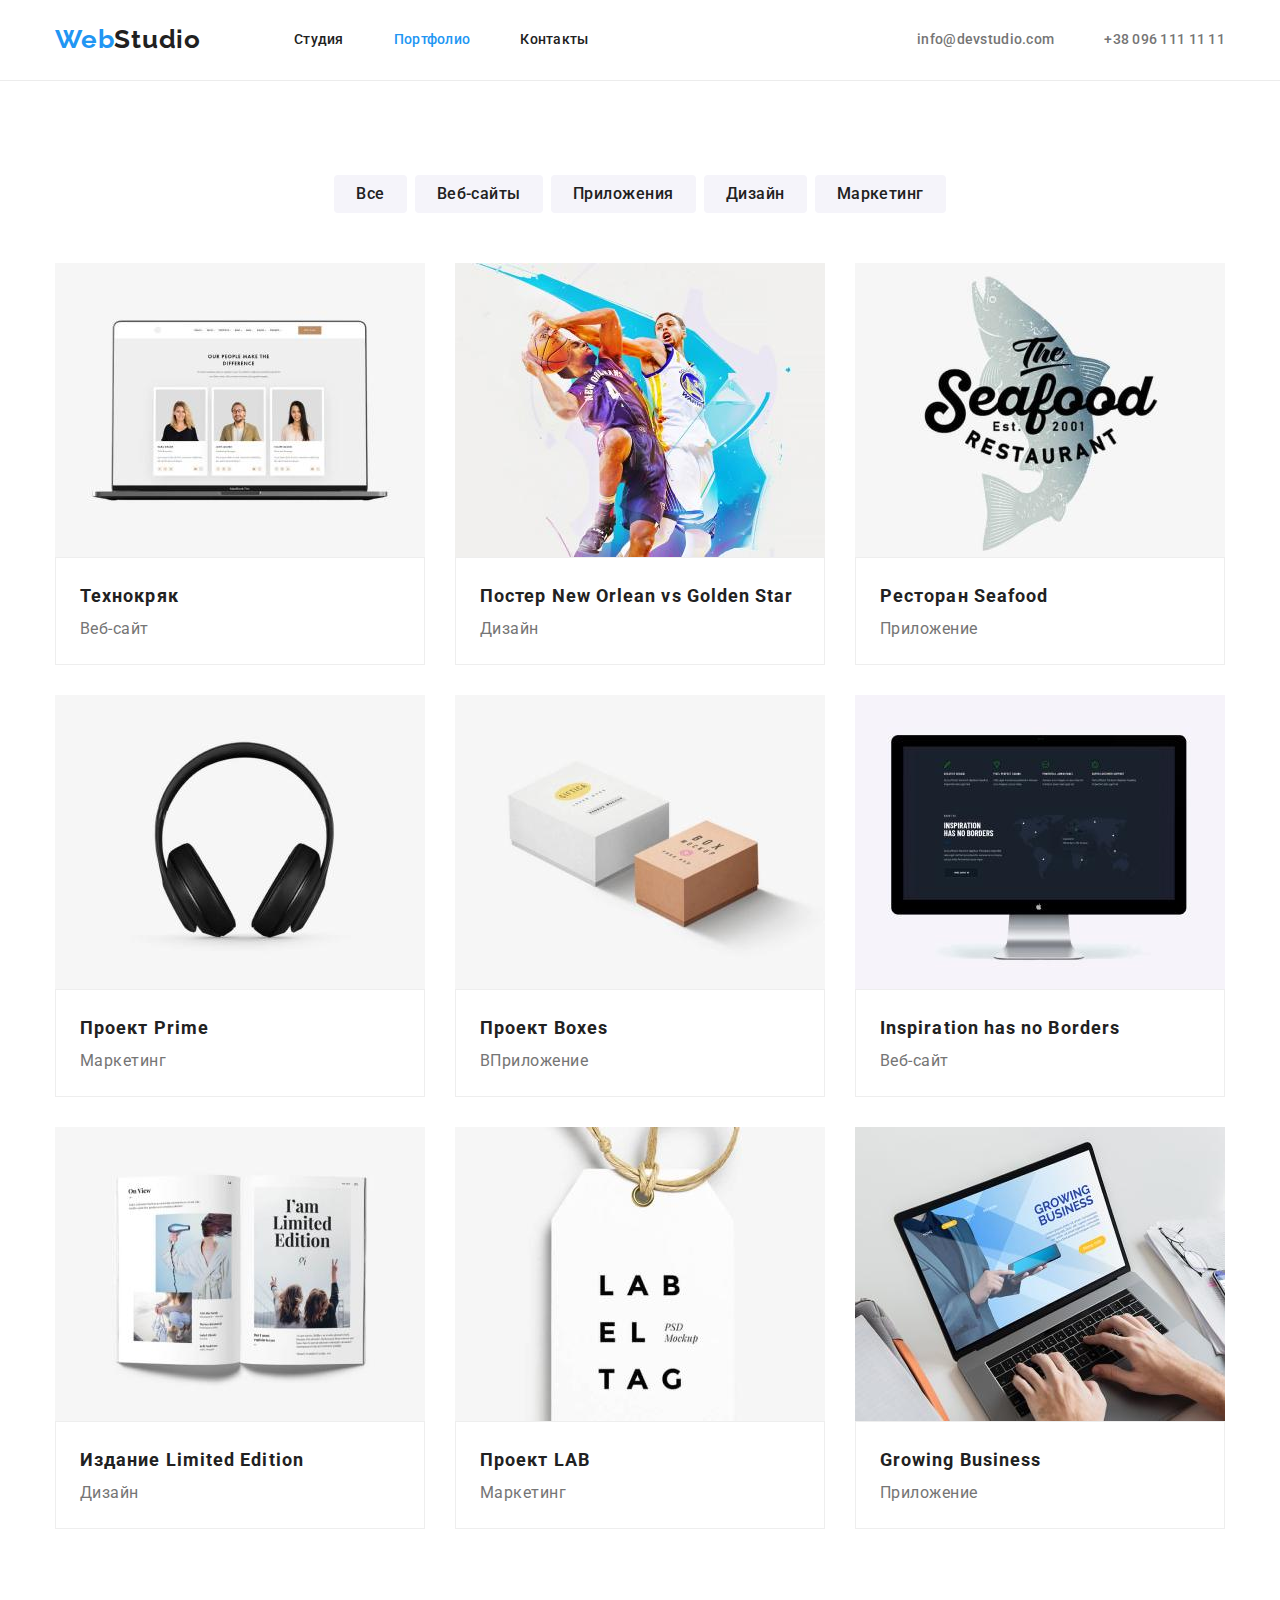
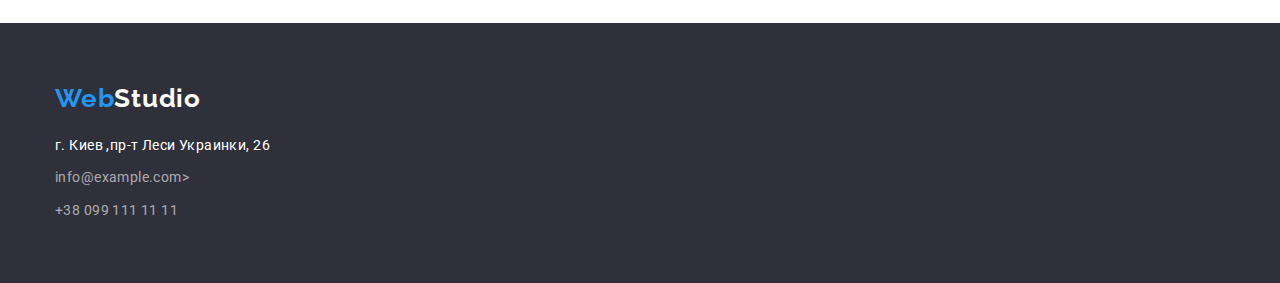
==== commit dc23d97f: "реворк работы 3" ====
--- a/portfolio.html
+++ b/portfolio.html
@@ -18,30 +18,34 @@
     <!--[Хедер]-->
     <header class="main-header">
       <div class="container container-header">
-      <!--Главная навигация-->
-      <nav class="main-nav">
-        <a href="./index.html" class="logo"
-          >Web<span class="logo-web">Studio</span>
-        </a>
-        <ul class=" nav-list list">
-          <li class="item"><a href="./index.html" class="nav-link ">Студия</a></li>
-          <li class="item"><a href="./portfolio.html" class="nav-link current">Портфолио</a></li>
-          <li class="item"><a href="" class="nav-link">Контакты</a></li>
+        <!--Главная навигация-->
+        <nav class="main-nav">
+          <a href="./index.html" class="logo"
+            >Web<span class="logo-web">Studio</span>
+          </a>
+          <ul class="nav-list list">
+            <li class="nav-list-item">
+              <a href="./index.html" class="nav-link">Студия</a>
+            </li>
+            <li class="nav-list-item">
+              <a href="./portfolio.html" class="nav-link current">Портфолио</a>
+            </li>
+            <li class="nav-list-item"><a href="" class="nav-link">Контакты</a></li>
+          </ul>
+        </nav>
+        <ul class="contacts heder list contacts-list" >
+          <li class="contacts-item">
+            <a href="mailto:info@devstudio.com" class="contacts-link"
+              >info@devstudio.com</a
+            >
+          </li>
+          <li class="contacts-item">
+            <a href="tel:+380961111111" class="contacts-link"
+              >+38 096 111 11 11</a
+            >
+          </li>
         </ul>
-      </nav>
-      <ul class="contacts heder list">
-        <li class="item">
-          <a href="mailto:info@devstudio.com" class="contacts-link"
-            >info@devstudio.com</a
-          >
-        </li>
-        <li class="item">
-          <a href="tel:+380961111111" class="contacts-link"
-            >+38 096 111 11 11</a
-          >
-        </li>
-      </ul>
-    </div>
+      </div>
     </header>
     <!--Основной контент страницы Портфолио-->
     <main>
@@ -154,7 +158,7 @@
     <footer class="footer">
       <div class="container">
         <a href="./index.html" class="logo logo-footer"
-          >Web<span class="logo-web footer">Studio</span>
+          >Web<span class="logo-web logo-web-footer">Studio</span>
         </a>
         <address>
           <ul class="contacts list">
--- a/css/styles.css
+++ b/css/styles.css
@@ -76,7 +76,7 @@
 .logo-web {
   color: var(--title-text-color);
 }
-.logo-web.footer {
+.logo-web-footer {
   color: var(--primary-white-color);
 }
 /* Стиль хедер */
@@ -107,7 +107,7 @@
   display: flex;
   margin-left: 93px;
 }
-.nav-list .item:not(:last-child) {
+.nav-list .nav-list-item:not(:last-child) {
   margin-right: 50px;
 }
 .nav-link:hover,
@@ -122,7 +122,7 @@
   align-items: center;
   margin-left: auto;
 }
-.contacts .item:not(:last-child) {
+.contacts-item:not(:last-child) {
   margin-right: 50px;
 }
 .contacts .contacts-link {
@@ -193,7 +193,7 @@
   margin-right: 30px;
 }
 
-.features .title {
+.features-title {
   color: var(--title-text-color);
   font-family: Roboto, sans-serif;
   font-weight: 700;
@@ -203,7 +203,7 @@
   text-transform: uppercase;
   padding-bottom: 10px;
 }
-.features .text {
+.features-text {
   font-size: 14px;
   line-height: 1.71;
   letter-spacing: 0.03em;
@@ -334,7 +334,7 @@
 }
 .logo-footer {
   display: inline-block;
-  padding-bottom: 20px;
+  margin-bottom: 20px;
 }
 .footer .contacts-link {
   color: var(--primary-white-color);
